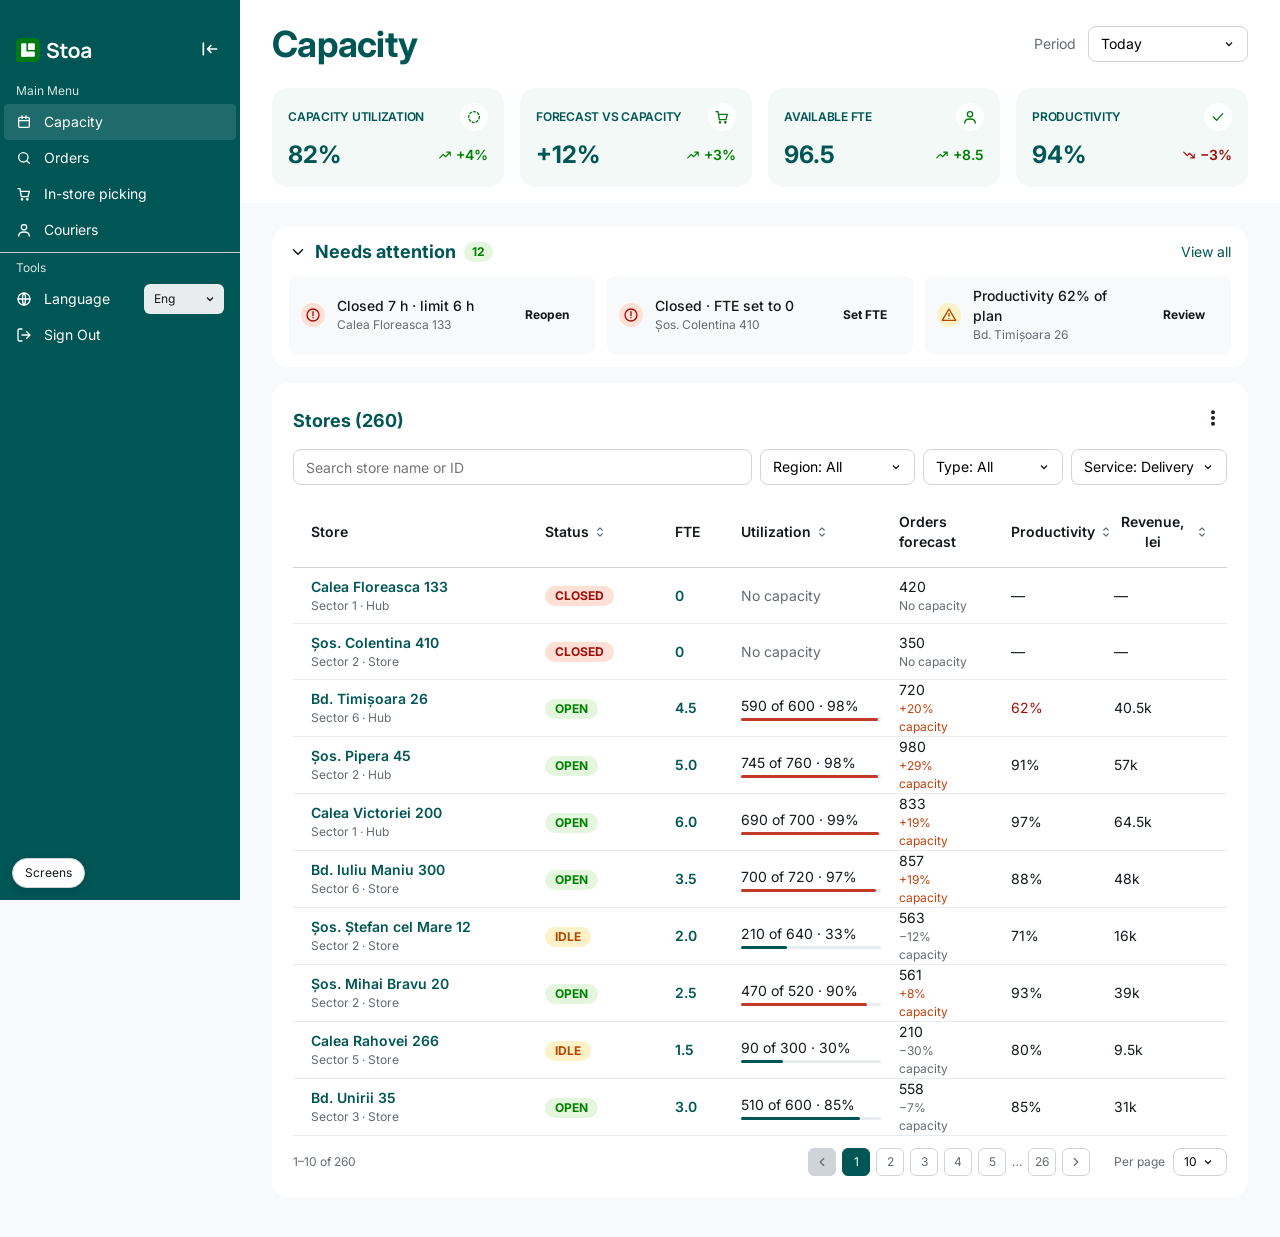
==== index.html @ 6bf106f1 "Add files via upload" ====
<!doctype html>
<html lang="en">
<head>
  <meta charset="utf-8">
  <meta name="viewport" content="width=device-width, initial-scale=1">
  <title>Stoa · Capacity prototype</title>
  <link rel="preconnect" href="https://fonts.googleapis.com">
  <link rel="stylesheet" href="https://fonts.googleapis.com/css2?family=Inter:wght@400;500;600;700&display=swap">
  <link rel="stylesheet" href="styles.css">
</head>
<body>
  <div id="app"></div>
  <div id="toasts" class="toasts" aria-live="polite"></div>
  <div id="tip" class="tip" role="tooltip" style="display:none"></div>
  <noscript>This prototype needs JavaScript.</noscript>
  <script src="data.js"></script>
  <script src="app.js"></script>
</body>
</html>
---- styles.css ----
/* Stoa prototype · all tokens live here. Switch brand/primary in :root. */
:root {
  --teal-light: #f2f9f6; /* Figma teal/light, KPI StatCard fill */
  --brand: #005555;          /* teal: headings, menu, selected, pagination */
  --brand-dark: #004040;
  --primary: #007a13;        /* DS primary green: outline buttons, links accents */
  --text: #11181c;
  --dimmed: #626b73;
  --border: #d0d4d9;
  --bg: #f8f9fa;
  --white: #fff;
  --forecast: #b2eebb;
  --green-bg: #e5f6de; --green-fg: #008000;
  --orange-bg: #fdf1c7; --orange-fg: #b34700;
  --red-bg: #ffe0d6; --red-fg: #9f0e07; --red: #c23b29;
  --sp-xs: 10px; --sp-sm: 12px; --sp-md: 16px; --sp-lg: 20px; --sp-xl: 32px;
  --radius: 8px; --radius-sm: 4px;
  --font-head: "Euclid Flex", "Inter", system-ui, sans-serif;
  --font: "Inter", system-ui, -apple-system, "Segoe UI", sans-serif;
}
* { box-sizing: border-box; }
html, body { margin: 0; height: 100%; }
body { font-family: var(--font); font-size: 14px; line-height: 20px; color: var(--text); background: var(--bg); }
h1, h2, h3, h4, h5 { font-family: var(--font-head); font-weight: 700; margin: 0; color: var(--brand); }
h1 { font-size: 36px; line-height: 40px; letter-spacing: -.02em; }
h4 { font-size: 24px; line-height: 32px; }
h5 { font-size: 18px; line-height: 24px; }
button { font: inherit; color: inherit; cursor: pointer; }
a { color: var(--brand); }
:focus-visible { outline: 2px solid #1c7ed6; outline-offset: 2px; }
.sr { position: absolute; width: 1px; height: 1px; overflow: hidden; clip: rect(0 0 0 0); }

/* shell */
.app { display: flex; min-height: 100vh; }
.menu { width: 240px; flex: none; background: var(--brand); color: #fff; padding: 16px 0; display: flex; flex-direction: column; }
.menu .logo { display: flex; align-items: center; justify-content: space-between; padding: 0 16px 12px; font-family: var(--font-head); font-size: 22px; font-weight: 700; letter-spacing: -.02em; }
.logo-tile { display: inline-grid; place-items: center; width: 24px; height: 24px; border-radius: 6px; background: var(--primary); margin-right: 8px; vertical-align: -5px; }
.menu .label { font-size: 12px; padding: 8px 16px; opacity: .85; }
.menu .item { display: flex; align-items: center; gap: 12px; width: calc(100% - 8px); margin: 0 0 2px; padding: 8px 16px; background: none; border: 0; border-left: 3px solid transparent; color: #fff; text-align: left; font-size: 14px; }
.menu .item.active { background: rgba(255,255,255,.12); border-left-color: #fff; border-radius: 0 6px 6px 0; }
.menu .item[aria-disabled="true"] { cursor: default; }
.menu hr { border: 0; border-top: 1px solid rgba(255,255,255,.7); margin: 12px 0 0; }
.menu select { margin-left: auto; height: 30px; border-radius: 6px; border: 1px solid var(--border); padding: 0 6px; background: #fff; }
.main { flex: 1; min-width: 0; }
.top { background: #fff; padding: 24px 80px 16px 80px; }
.top-row { display: flex; align-items: center; justify-content: space-between; gap: 16px; margin-bottom: 20px; flex-wrap: wrap; }
.top-controls { display: flex; align-items: center; gap: 12px; }
.top-controls label { color: var(--dimmed); }
.select { height: 36px; border: 1px solid var(--border); border-radius: var(--radius); padding: 0 32px 0 12px; background: #fff url("data:image/svg+xml,%3Csvg xmlns='http://www.w3.org/2000/svg' width='12' height='12' viewBox='0 0 24 24' fill='none' stroke='%2311181c' stroke-width='2.5'%3E%3Cpath d='m6 9 6 6 6-6'/%3E%3C/svg%3E") no-repeat right 12px center; appearance: none; font: inherit; }
.select.wide { min-width: 300px; }
.kpis { display: grid; grid-auto-flow: column; grid-auto-columns: 1fr; gap: 16px; }
.kpi { background: var(--teal-light); border-radius: 16px; padding: 16px; }
.kpi .t { font-size: 12px; font-weight: 600; text-transform: uppercase; color: var(--brand); display: flex; justify-content: space-between; align-items: center; }
.kpi .v { display: flex; justify-content: space-between; align-items: baseline; margin-top: 12px; }
.kpi .v b { font-family: var(--font-head); font-size: 28px; color: var(--brand); }
.up { color: var(--green-fg); font-weight: 600; font-size: 13px; } .down { color: var(--red-fg); font-weight: 600; font-size: 13px; }
.content { padding: 24px 80px 40px; display: grid; gap: 16px; grid-template-columns: minmax(0, 1fr); }
.card { min-width: 0; }
.card { background: #fff; border-radius: 16px; padding: 20px; border: 1px solid transparent; }

/* needs attention */
.att-head { display: flex; align-items: center; justify-content: space-between; }
.toggle { display: flex; align-items: center; gap: 8px; background: none; border: 0; padding: 0; }
.count { display: inline-block; background: var(--green-bg); color: var(--green-fg); border-radius: 12px; padding: 0 8px; font-size: 12px; font-weight: 700; }
.link { background: none; border: 0; padding: 0; color: var(--brand); font-size: 14px; text-decoration: none; }
.link:hover { text-decoration: underline; }
.att-list { display: grid; grid-template-columns: repeat(3, 1fr); gap: 16px; margin-top: 16px; }
.alert-row { display: flex; align-items: center; gap: 12px; background: var(--bg); border-radius: var(--radius); padding: 12px 16px; }
.alert-row .txt { flex: 1; min-width: 0; }
.alert-row .txt b { display: block; font-weight: 600; }
.alert-row .txt span { font-size: 12px; color: var(--dimmed); }
.alert-row .act { background: none; border: 0; font-weight: 700; font-size: 12px; }
.ico { width: 28px; height: 28px; flex: none; border-radius: 50%; display: grid; place-items: center; }
.ico.high { background: var(--red-bg); color: var(--red-fg); } .ico.med { background: var(--orange-bg); color: var(--orange-fg); } .ico.low { background: #d5f1ee; color: var(--brand); }
.empty { color: var(--dimmed); padding: 16px 0 0; }

/* table */
table { width: 100%; border-collapse: collapse; }
th { text-align: left; font-weight: 600; padding: 12px 8px; border-bottom: 1px solid var(--border); font-size: 14px; vertical-align: bottom; }
td { padding: 8px; border-bottom: 1px solid #e9ecef; vertical-align: middle; }
.store-name { font-weight: 600; color: var(--brand); background: none; border: 0; padding: 0; text-align: left; }
.store-name:hover { text-decoration: underline; }
.sub { font-size: 12px; color: var(--dimmed); display: block; }
.badge { display: inline-block; font-size: 11px; font-weight: 700; text-transform: uppercase; border-radius: 12px; padding: 1px 9px; line-height: 18px; }
.b-green { background: var(--green-bg); color: var(--green-fg); } .b-orange { background: var(--orange-bg); color: var(--orange-fg); } .b-red { background: var(--red-bg); color: var(--red-fg); }
.bar { display: block; height: 3px; background: #e9ecef; border-radius: 2px; margin-top: 2px; width: 140px; } .bar i { display: block; height: 100%; background: var(--brand); border-radius: 2px; } .bar.full i { background: var(--red); }
.fte-btn { background: none; border: 0; font-weight: 600; color: var(--brand); padding: 0; text-align: left; }
.fte-btn:hover { text-decoration: underline; }
.pos { color: var(--red-fg); } .warn { color: #c2410c; font-size: 12px; }
.tools { display: flex; gap: 12px; margin: 16px 0; flex-wrap: wrap; }
.input { height: 36px; border: 1px solid var(--border); border-radius: var(--radius); padding: 0 12px; font: inherit; background: #fff; }
.input.grow { flex: 1; min-width: 200px; }
.menu-pop { position: absolute; right: 0; top: 28px; background: #fff; border: 1px solid #e9ecef; border-radius: 8px; box-shadow: 0 6px 20px rgba(0,0,0,.12); padding: 6px 0; z-index: 5; min-width: 200px; }
.menu-pop button { display: block; width: 100%; text-align: left; border: 0; background: none; padding: 10px 16px; }
.menu-pop button:hover { background: var(--bg); }
.pager { display: flex; justify-content: space-between; align-items: center; margin-top: 16px; color: var(--dimmed); font-size: 12px; flex-wrap: wrap; gap: 8px; }
.pages { display: flex; gap: 8px; align-items: center; }
.pg { min-width: 28px; height: 28px; border: 1px solid var(--border); background: #fff; border-radius: 6px; }
.pg.on { background: var(--brand); color: #fff; border-color: var(--brand); }

/* buttons */
.btn { height: 36px; padding: 0 18px; border-radius: var(--radius); border: 1px solid var(--brand); background: #fff; color: var(--brand); font-weight: 600; }
.btn.filled { background: var(--brand); color: #fff; }
.btn.outline { border-color: var(--primary); color: var(--primary); }
.btn.light { background: #e6f0f0; border-color: transparent; }
.btn[disabled] { background: #e9ecef; color: #868e96; border-color: transparent; cursor: not-allowed; }
.seg { display: inline-flex; background: #e9ecef; border-radius: var(--radius); padding: 3px; }
.seg button { border: 0; background: none; padding: 6px 14px; border-radius: 6px; font-weight: 600; color: var(--dimmed); }
.seg button.on { background: #fff; color: var(--text); }

/* chart */
.chart-head { display: flex; align-items: center; justify-content: space-between; gap: 16px; flex-wrap: wrap; }
.chips { display: flex; gap: 16px; font-size: 12px; align-items: center; flex-wrap: wrap; }
.chips b { margin-left: 4px; }
.sw { display: inline-block; width: 10px; height: 10px; border-radius: 2px; margin-right: 6px; } .sw.cap { background: var(--brand); } .sw.fc { background: var(--forecast); }
.dash { display: inline-block; width: 16px; height: 2px; background: #b45309; margin-right: 6px; vertical-align: middle; }
.chart-scroll { position: relative; margin-top: 12px; overflow-x: auto; }
.chart { display: flex; align-items: flex-end; height: 110px; border-bottom: 1px solid var(--border); min-width: 100%; }
.chart.wide { min-width: 560px; }
.col { flex: 1; min-width: 0; display: flex; align-items: flex-end; justify-content: center; gap: 2px; height: 100%; padding: 0 4px; border-radius: 6px 6px 0 0; cursor: default; position: relative; }
.col:hover, .col.hl { background: rgba(0, 85, 85, .07); }
.col i { display: block; width: 24px; border-radius: 3px 3px 0 0; } .col .c { background: var(--brand); } .col .f { background: var(--forecast); }
.x-labels { display: flex; min-width: 100%; } .x-labels.wide { min-width: 560px; }
.x-labels span { flex: 1; text-align: center; font-size: 11px; color: var(--dimmed); padding-top: 4px; }
.tip { position: fixed; z-index: 30; background: #212529; color: #fff; border-radius: 6px; padding: 6px 12px; font-size: 13px; pointer-events: none; transform: translate(-50%, -100%); }
.tip div { display: flex; gap: 12px; justify-content: space-between; align-items: center; } .tip .sw { margin-right: 8px; border: 1px solid #fff; }
.tip::after { content: ""; position: absolute; left: 50%; bottom: -5px; margin-left: -5px; border: 5px solid transparent; border-bottom: 0; border-top-color: #212529; }
.fade { position: relative; }

/* store table */
.store-head { display: flex; align-items: center; gap: 16px; margin-bottom: 8px; flex-wrap: wrap; }
.store-head .grow { flex: 1; }
.chev { background: none; border: 0; padding: 4px; }
.expand td { background: var(--bg); border-bottom: 1px solid var(--border); }
.expand .box { padding: 4px 8px; }
.expand .row { display: flex; gap: 24px; margin-top: 6px; } .expand .row b { width: 130px; } .expand .row span b { width: auto; }
.expand .row span { color: var(--dimmed); } .expand .row span b { color: var(--text); }
.timeslot { background: none; border: 0; padding: 0; text-align: left; }
.timeslot:hover { text-decoration: underline; color: var(--brand); }
.notice { background: #fff; border-radius: 16px; padding: 40px; text-align: center; color: var(--dimmed); }

/* drawer */
.scrim { position: fixed; inset: 0; background: rgba(17, 24, 28, .42); z-index: 20; }
.drawer { position: fixed; top: 0; right: 0; bottom: 0; width: 520px; max-width: 100%; background: #fff; z-index: 21; display: flex; flex-direction: column; box-shadow: -6px 0 30px rgba(0,0,0,.2); }
.drawer header { display: flex; align-items: center; justify-content: space-between; padding: 24px; gap: 12px; }
.drawer header h2 { font-family: var(--font); font-weight: 500; font-size: 18px; color: var(--text); }
.drawer .body { flex: 1; overflow: auto; padding: 0 24px 16px; }
.drawer footer { padding: 16px 24px; border-top: 1px solid #e9ecef; }
.drawer footer.actions { display: flex; gap: 12px; justify-content: flex-end; }
.xbtn { background: none; border: 0; padding: 4px; border-radius: 6px; } .xbtn:hover { background: var(--bg); }
.pills { display: flex; flex-wrap: wrap; gap: 8px; margin-bottom: 16px; }
.pill { border: 0; background: #e9ecef; border-radius: 20px; padding: 6px 18px; } .pill.on { background: var(--brand); color: #fff; font-weight: 600; }
.drawer .alert-row { margin-bottom: 8px; }
.restricted { color: var(--green-fg); font-weight: 700; font-size: 11px; letter-spacing: .02em; margin: 0 12px; }
.legend { font-size: 12px; } .legend div { display: flex; gap: 8px; align-items: center; margin-top: 6px; } .legend b { min-width: 52px; } .legend span { color: var(--dimmed); }
.field { margin-bottom: 16px; } .field label { display: block; font-weight: 600; margin-bottom: 4px; } .field .hint { font-size: 12px; color: var(--dimmed); margin-top: 4px; }
.field .input { width: 100%; } .field .err-msg { color: #c92a2a; font-size: 12px; margin-top: 4px; } .input.err { border-color: #c92a2a; }
.rows { display: grid; }
.trow { display: grid; grid-template-columns: 1fr 120px 100px; gap: 12px; align-items: center; padding: 8px 0; border-bottom: 1px solid #e9ecef; }
.trow .input { width: 100%; }
.alert-box { border-radius: 8px; padding: 12px 16px; display: flex; align-items: center; justify-content: space-between; margin: 0 24px 12px; }
.alert-box.green { background: #d3f9d8; color: #1b5e20; } .alert-box.blue { background: #d0ebff; color: #0b4a8a; }
.tabs { display: flex; border-bottom: 1px solid var(--border); margin-bottom: 16px; }
.tabs button { background: none; border: 0; border-bottom: 2px solid transparent; padding: 10px 14px; font-weight: 600; color: var(--dimmed); }
.tabs button[aria-selected="true"] { color: var(--primary); border-bottom-color: var(--primary); }
.donut { width: 140px; height: 140px; border-radius: 50%; margin: 8px auto 16px; position: relative; }
.donut::after { content: attr(data-label); position: absolute; inset: 24px; background: #fff; border-radius: 50%; display: grid; place-items: center; font-family: var(--font-head); font-weight: 700; font-size: 22px; color: var(--brand); }
.kv { display: flex; justify-content: space-between; padding: 8px 0; border-bottom: 1px solid #e9ecef; } .kv i { font-style: normal; display: inline-block; width: 10px; height: 10px; border-radius: 2px; margin-right: 8px; }
.pool { height: 8px; background: #e9ecef; border-radius: 4px; overflow: hidden; display: flex; margin: 8px 0 16px; }
.toggle-sw { display: flex; align-items: center; justify-content: space-between; padding: 12px 0; }
.switch { width: 44px; height: 24px; border-radius: 12px; border: 0; background: #adb5bd; position: relative; } .switch[aria-checked="true"] { background: var(--brand); }
.switch::after { content: ""; position: absolute; top: 3px; left: 3px; width: 18px; height: 18px; border-radius: 50%; background: #fff; transition: left .15s; } .switch[aria-checked="true"]::after { left: 23px; }
@media (prefers-reduced-motion: reduce) { * { transition: none !important; } }

/* sign in */
.signin { min-height: 100vh; display: grid; place-items: center; background: var(--bg); padding: 16px; }
.signin .card { width: 100%; max-width: 400px; padding: 32px; }

/* proto switcher */
.proto { position: fixed; left: 12px; bottom: 12px; z-index: 40; font-size: 12px; }
.proto > button { background: #fff; border: 1px solid var(--border); border-radius: 16px; padding: 4px 12px; box-shadow: 0 2px 8px rgba(0,0,0,.12); }
.proto .list { position: absolute; bottom: 36px; left: 0; background: #fff; border: 1px solid var(--border); border-radius: 8px; padding: 8px; width: 260px; max-height: 70vh; overflow: auto; box-shadow: 0 6px 20px rgba(0,0,0,.18); }
.proto .list a { display: block; padding: 4px 8px; color: var(--text); text-decoration: none; border-radius: 4px; } .proto .list a:hover { background: var(--bg); } .proto .list h6 { margin: 8px 8px 2px; font-size: 11px; color: var(--dimmed); text-transform: uppercase; }

.burger { display: none; }
@media (max-width: 900px) {
  .menu { position: fixed; z-index: 15; inset: 0 auto 0 0; transform: translateX(-100%); transition: transform .2s; } .menu.open { transform: none; }
  .burger { display: inline-block; background: none; border: 1px solid var(--border); border-radius: 8px; width: 36px; height: 36px; }
  .top, .content { padding-left: 16px; padding-right: 16px; }
  .kpis { grid-auto-flow: row; grid-template-columns: 1fr 1fr; }
  .att-list { grid-template-columns: 1fr; }
  .tscroll { overflow-x: auto; } .tscroll table { min-width: 760px; }
  .select.wide { min-width: 0; width: 100%; } h1 { font-size: 28px; }
  .drawer { width: 100%; }
}

/* timeslot drawer */
.tabs button { color: var(--text); font-weight: 500; }
.tabs button[aria-selected="true"] { color: var(--text); border-bottom-color: var(--primary); }
.ts-top { display: flex; gap: 20px; align-items: center; margin-bottom: 20px; }
.ts-ring { flex: none; width: 112px; height: 112px; border-radius: 50%; background: var(--bg); display: flex; flex-direction: column; align-items: center; justify-content: center; }
.ts-ring b { font-family: var(--font-head); font-size: 28px; line-height: 32px; } .ts-ring span { font-size: 12px; color: var(--dimmed); }
.ts-leg { flex: 1; display: grid; gap: 10px; }
.ts-leg div { display: grid; grid-template-columns: 12px 1fr auto 44px; gap: 8px; align-items: center; }
.ts-leg i { width: 12px; height: 12px; border-radius: 2px; } .ts-leg em { font-style: normal; color: var(--dimmed); text-align: right; }
.ts-stats { display: grid; grid-template-columns: 1fr 1fr 1fr; background: var(--bg); border-radius: 12px; padding: 12px 14px; margin-bottom: 20px; }
.ts-stats div { display: grid; gap: 4px; padding: 0 14px; border-left: 1px solid var(--border); } .ts-stats div:first-child { border-left: 0; padding-left: 0; }
.ts-stats span { font-size: 12px; color: var(--dimmed); } .ts-stats b { font-family: var(--font-head); font-size: 18px; }
.ts-card { background: var(--bg); border-radius: 12px; padding: 14px; }
.ts-card h6 { margin: 0; font-size: 14px; font-weight: 600; }
.ts-split { display: flex; height: 28px; border-radius: 6px; overflow: hidden; margin: 12px 0 16px; }
.ts-split span { display: grid; place-items: center; color: #fff; font-size: 12px; font-weight: 600; }
.ts-grp { display: flex; align-items: center; gap: 10px; margin: 12px 0 8px !important; font-size: 14px; }
.ts-grp i { width: 12px; height: 12px; border-radius: 50%; }
.ts-row { display: flex; justify-content: space-between; font-size: 12px; padding: 6px 0; } .ts-row b { font-weight: 600; }

/* collapsible menu (desktop only), toast, placeholders */
.menu { transition: width .15s ease; }
.menu .logo .brand { display: inline-flex; align-items: center; }
.alert-box.red { background: var(--red-bg); color: var(--red-fg); margin: 0; border-radius: var(--radius); }
.ph-note { background: #e7f5ff; color: #0b4a8a; border-radius: var(--radius); padding: 10px 16px; font-size: 13px; }
.toasts { position: fixed; right: 16px; bottom: 16px; z-index: 60; display: grid; gap: 8px; }
.toast { background: #212529; color: #fff; border-radius: 8px; padding: 10px 16px; box-shadow: 0 6px 20px rgba(0,0,0,.25); font-size: 14px; }
@media (min-width: 901px) {
  .menu.collapsed { width: 64px; }
  .menu.collapsed .lbl, .menu.collapsed .label, .menu.collapsed .brand-name, .menu.collapsed .lang select { display: none; }
  .menu.collapsed .logo { flex-direction: column; justify-content: center; gap: 8px; padding: 0 0 12px; }
  .menu.collapsed .logo-tile { margin-right: 0; }
  .menu.collapsed .item { justify-content: center; padding: 8px 0; gap: 0; width: 100%; position: relative; border-left: 0; border-radius: 0; }
  .menu.collapsed .item:hover::after, .menu.collapsed .item:focus-visible::after { content: attr(data-tip); position: absolute; left: 60px; top: 50%; transform: translateY(-50%); background: #212529; color: #fff; padding: 4px 10px; border-radius: 6px; white-space: nowrap; font-size: 12px; z-index: 50; }
}
@media (max-width: 900px) { .toasts { left: 16px; right: 16px; } }

/* Figma-fidelity pass: shift table + drawers */
.input.num { width: 93px; padding-right: 28px; background: #fff url("data:image/svg+xml,%3Csvg xmlns='http://www.w3.org/2000/svg' width='12' height='12' viewBox='0 0 24 24' fill='none' stroke='%2311181c' stroke-width='2.5'%3E%3Cpath d='m7 9 5-5 5 5M7 15l5 5 5-5'/%3E%3C/svg%3E") no-repeat right 10px center; }
.input.num.sm { width: 72px; height: 28px; padding: 0 24px 0 10px; background-position: right 8px center; font-size: 12px; }
input[type=number].input.num { -moz-appearance: textfield; appearance: textfield; }
input[type=number].input.num::-webkit-inner-spin-button, input[type=number].input.num::-webkit-outer-spin-button { -webkit-appearance: none; margin: 0; }
table.shifts { min-width: 980px; }
table.shifts th { font-weight: 500; color: var(--text); white-space: nowrap; }
table.shifts .grp th { border-bottom: 0; padding-bottom: 0; } table.shifts .gh { border-bottom: 1px solid var(--border); font-size: 14px; }
table.shifts td { border-bottom: 1px solid #e9ecef; padding: 9px 8px; vertical-align: top; }
table.shifts tr.band td { background: var(--bg); padding: 10px 8px; vertical-align: middle; border-bottom: 1px solid #e9ecef; }
.shift-t { display: flex; align-items: center; gap: 8px; background: none; border: 0; padding: 0; text-align: left; } .shift-t b { font-weight: 500; display: block; } .shift-t .sub { font-size: 11px; }
table.shifts td .input.num.sm { margin-top: -2px; }
table.shifts tr:has(+ .expand) td { border-bottom: 0; }
.cm { position: relative; } .cm-b { display: inline-flex; align-items: center; gap: 6px; background: none; border: 0; padding: 0; font: inherit; }
.mk { display: block; font-size: 12px; font-weight: 600; color: var(--brand); margin-top: 2px; }
.extra { color: var(--dimmed); }
.cm-tip { display: none; position: absolute; left: 44px; top: 20px; z-index: 12; min-width: 190px; background: #212529; color: #fff; border-radius: 6px; padding: 8px 10px; font-size: 12px; line-height: 20px; pointer-events: none; }
.cm:hover .cm-tip, .cm:focus-within .cm-tip { display: block; }
.cm-tip .r { display: flex; justify-content: space-between; gap: 24px; } .cm-tip .r.in { padding-left: 8px; } .cm-tip .r.h { font-size: 14px; }
.expand .box.u { margin-left: 0; background: #f1f3f5; border-radius: 8px; padding: 8px 12px; max-width: 520px; } .expand .box.u .row { margin-top: 2px; } .expand .box.u .row b { width: 100px; font-weight: 400; color: var(--dimmed); font-size: 12px; } .expand .box.u .row span { font-size: 12px; }
.expand td { padding: 0 8px 12px; border-bottom: 1px solid #e9ecef; background: none; }

.drawer .body .desc { font-size: 12px; color: var(--dimmed); margin: 0 0 16px; line-height: 18px; }
.st-head { display: flex; justify-content: space-between; align-items: flex-start; margin: 8px 0 12px; } .st-head h3 { font-family: var(--font); font-size: 20px; line-height: 28px; font-weight: 600; margin: 0; color: var(--text); }
.today { text-align: right; } .today b { display: block; font-size: 16px; line-height: 22px; font-weight: 600; }
.th-row { display: grid; grid-template-columns: 1fr 93px 117px; gap: 12px; align-items: center; padding: 10px 0; border-bottom: 1px solid #e9ecef; } .th-row .link.strong { grid-column: 1 / -1; font-weight: 600; font-size: 12px; color: var(--brand); justify-self: start; }
.th-row.th-h { border: 0; padding: 0 0 4px; font-size: 12px; color: var(--dimmed); }
.th-row .select { width: 117px; padding-right: 28px; }
.lbl { display: block; font-size: 14px; color: var(--text); font-weight: 400; }
.set-row { display: flex; justify-content: space-between; align-items: center; gap: 16px; padding: 10px 0; border-bottom: 1px solid #e9ecef; } .set-row .sub { font-size: 12px; } .set-row label.lbl { margin: 0; }
.set-row .err-msg, .fte-row .err-msg { display: block; color: #c92a2a; font-size: 12px; margin-top: 4px; } .ctl { display: grid; justify-items: start; }
.rs-box { display: flex; gap: 12px; background: #faf0e4; color: #7a2410; border-radius: 8px; padding: 14px 16px; margin-bottom: 20px; } .rs-box b { display: block; font-weight: 600; } .rs-box span:not(.ic) { color: var(--text); } .rs-box .ic { margin-top: 2px; }
.switch[aria-checked="true"] { background: var(--primary); }
.gcard { background: var(--bg); border-radius: 8px; padding: 16px; margin-bottom: 20px; } .gc-h { display: flex; justify-content: space-between; align-items: center; margin-bottom: 8px; } .gc-h b { font-weight: 600; }
.pr { padding: 4px 0 6px; } .pr > div { display: flex; justify-content: space-between; margin-bottom: 4px; } .pr b { font-weight: 500; } .bar2 { display: block; height: 4px; background: #e9ecef; border-radius: 2px; } .bar2 i { display: block; height: 100%; border-radius: 2px; }
.gcard .set-row:last-of-type { border-bottom: 0; } .rel { display: flex; justify-content: space-between; align-items: center; padding-top: 10px; border-top: 1px solid #e9ecef; }
.copy-btns { display: grid; grid-template-columns: 1fr 1fr; gap: 8px; margin-bottom: 20px; } .copy-btns .btn { border-color: var(--border); color: var(--text); background: #fff; }
.fte-row { display: grid; grid-template-columns: 140px 132px 86px 1fr; align-items: center; padding: 8px 0; min-height: 54px; border-bottom: 1px solid #e9ecef; font-size: 14px; } .fte-row .day { font-weight: 600; }
.fte-row.fte-h { min-height: 0; font-size: 12px; color: var(--text); border: 0; padding: 0 0 4px; } .fte-row.fte-h span { font-weight: 500; }
.sum { display: grid; grid-template-columns: repeat(3, 1fr); background: var(--bg); border-radius: 8px; padding: 12px 16px; margin-top: 16px; } .sum span { display: block; font-size: 12px; color: var(--dimmed); } .sum b { font-weight: 600; }
@media (max-width: 900px) { .fte-row { grid-template-columns: 96px 110px 70px 1fr; } }

/* Figma alignment pass 2: shell, KPI, attention, table, pager, drawer chrome */
.menu { padding: 34px 0 16px; }
.menu .lbl { color: inherit; font-size: 14px; }
.menu .logo { height: 32px; padding: 0 16px; margin-bottom: 10px; }
.menu .label { padding: 5px 16px 3px; font-size: 12px; opacity: .85; line-height: 20px; }
.menu .item { height: 36px; margin: 0 4px; width: calc(100% - 8px); padding: 0 12px; border-left: 0; border-radius: 4px; }
.menu .item.active { background: rgba(255,255,255,.12); border-left: 0; border-radius: 4px; }
.menu hr { margin: 4px 0 0; }
.menu select { appearance: none; border: 0; width: 80px; height: 30px; border-radius: 6px; padding: 0 24px 0 10px; color: var(--text); font: inherit; font-size: 12px; background: #e9ecef url("data:image/svg+xml,%3Csvg xmlns='http://www.w3.org/2000/svg' width='12' height='12' viewBox='0 0 24 24' fill='none' stroke='%2311181c' stroke-width='2.5'%3E%3Cpath d='m6 9 6 6 6-6'/%3E%3C/svg%3E") no-repeat right 8px center; }
.menu .item.lang { cursor: default; }
.top-row { margin-bottom: 24px; }
.top-controls .select { min-width: 160px; border-color: var(--border); }
.kpi { padding: 15px 16px 16px; }
.kpi .t { height: 28px; }
.kic { display: grid; place-items: center; width: 28px; height: 28px; border-radius: 50%; background: #fff; color: var(--primary); }
.kpi .v { margin-top: 8px; align-items: center; }
.kpi .v b { line-height: 32px; }
.up, .down { font-size: 14px; display: inline-flex; align-items: center; gap: 4px; }
.card.att, section.card[aria-labelledby="att-h"] { padding: 12px 16px; }
.att-list { gap: 12px; margin-top: 12px; }
.alert-row { padding: 10px 12px; }
.alert-row .txt b { font-weight: 500; line-height: 20px; }
.alert-row .txt span { line-height: 18px; }
.alert-row .act { padding: 0 14px; }
.ico { width: 24px; height: 24px; }
.tools { margin: 12px 0 0; gap: 8px; }
.tools .select { min-width: 140px; border-color: #ced4da; }
table.stores { table-layout: fixed; margin-top: 12px; }
table.stores th { padding: 15px 18px; font-weight: 600; vertical-align: middle; }
table.stores td { height: 56px; padding: 0 18px; border-bottom: 1px solid #e9ecef; }
table.stores td .sub { line-height: 18px; }
table.stores tr:last-child td { border-bottom: 1px solid #e9ecef; }
.badge { font-size: 12px; padding: 0 10px; line-height: 20px; }
.pager { margin-top: 12px; }
.pager-r { display: flex; align-items: center; gap: 24px; }
.pg { min-width: 28px; height: 28px; padding: 0; display: inline-grid; place-items: center; border-color: var(--border); border-radius: 6px; font-size: 12px; }
.pg[disabled] { background: #ced4da; border-color: #ced4da; color: #626b73; cursor: default; }
.pages { gap: 6px; }
.pager .per { display: flex; align-items: center; gap: 8px; }
.select.sm { height: 28px; font-size: 12px; padding: 0 28px 0 10px; }
/* drawer chrome */
.drawer { outline: none; }
.drawer header { height: 60px; padding: 0 24px; }
.drawer .body { padding: 0 24px 16px; }
.pill { padding: 4px 16px; line-height: 20px; font-size: 14px; }
.pills { margin-bottom: 16px; gap: 8px; }
.drawer .alert-row { margin-bottom: 8px; }
.alert-row .txt span { display: block; }
.alert-row .act { margin-left: auto; }
.alert-row.rs .txt { flex: none; }
.restricted { background: var(--green-bg); border-radius: 12px; padding: 0 10px; line-height: 20px; margin: 0 0 0 4px; }
.menu .item svg { width: 16px; height: 16px; }
.drawer header h2 { font-size: 16px; font-weight: 400; }
.drawer header > span { gap: 18px !important; }
.drawer header .xbtn { padding: 2px; }
.drawer header .xbtn svg { width: 18px; height: 18px; }
.pill { padding: 4px 14px; display: inline-flex; align-items: center; gap: 6px; }
.pill.on { font-weight: 500; }
/* thresholds / shared drawer controls (Figma: borders #d0d4d9) */
.input, .select { border-color: var(--border); }
.input.num { width: 96px; }
.btn { padding: 0 20px; }
.drawer .btn:not(.filled):not(.outline) { border-color: var(--border); color: var(--text); background: #fff; }
.drawer .body > .desc:first-child { margin-top: 12px; }
.th-row { grid-template-columns: 1fr 96px 120px; grid-template-rows: 55px; padding: 0; align-items: center; }
.th-row .select { width: 120px; }
.th-row .link.strong { grid-row: 2; align-self: start; padding: 0 0 9px; line-height: 22px; }
.th-row.th-h { grid-template-rows: auto; padding: 0 0 8px; }
.rs-box { line-height: 24px; margin-bottom: 16px; }
.set-row { min-height: 56px; padding: 0; }
.switch { width: 38px; height: 20px; border-radius: 10px; }
.switch::after { top: 3px; left: 3px; width: 14px; height: 14px; } .switch[aria-checked="true"]::after { left: 21px; }
/* FTE + Channel split fidelity */
.st-head { margin: 11px 0 16px; } .st-head h3 { line-height: 26px; } .st-head .sub { line-height: 18px; }
.today { margin-top: 3px; } .today b { line-height: 24px; }
.copy-btns { margin-bottom: 16px; }
.fte-row { grid-template-columns: 136px 136px 88px 1fr; padding: 0 8px; min-height: 56px; }
.fte-row .input.num { width: 88px; }
.fte-row.fte-h { min-height: 0; padding: 0 8px 8px; line-height: 18px; }
.sum { padding: 12px 16px 10px; margin-top: 16px; } .sum b { display: block; line-height: 24px; margin-top: 0; } .sum span { line-height: 18px; }
.gcard { padding: 14px; margin-bottom: 24px; } .gc-h { margin-bottom: 12px; line-height: 20px; } .gc-h.lim { margin-bottom: 6px; line-height: 22px; }
.pr { padding: 0; margin-bottom: 12px; } .pr:last-child { margin-bottom: 0; } .pr > div { margin-bottom: 6px; line-height: 20px; } .pr b { font-weight: 600; } .bar2 { height: 8px; border-radius: 4px; } .bar2 i { border-radius: 4px; }
.gcard .input.num { width: 136px; }
.rel { border-top: 0; padding-top: 10px; }
@media (max-width: 900px) { .fte-row { grid-template-columns: 96px 100px 70px 1fr; } .fte-row .input.num { width: 88px; } }
.st-head { margin-top: 12px; margin-bottom: 15px; }
.rel { padding: 10px 0 9px; }
.drawer header .xbtn { color: #868e96; }
/* timeslot drawer fidelity */
.tabs { margin: 12px 0 20px; }
.tabs button { padding: 11px 16px; }
.ts-top { margin-bottom: 20px; }
.ts-stats { padding: 15px 14px; } .ts-stats span { line-height: 18px; } .ts-stats b { line-height: 24px; }
.ts-card { padding: 14px 14px 8px; }
.ts-split { margin: 12px 0 14px; }
.ts-grp { margin: 12px 0 5px !important; gap: 12px; line-height: 20px; }
.ts-row { height: 30px; align-items: center; padding: 0; }
.chart-card-collapsed { padding: 12px 16px; }
table.tbl td:first-child, table.tbl th:first-child { padding-left: 10px; }
/* store detail fidelity */
.card.cc { padding: 10px 16px; background: #fff; border: 0; border-radius: 16px; } /* Figma: collapsed chart card is a plain white card, 42px high */
.card.cc .chips b { font-size: 14px; }
.card.sd { padding: 24px; }
.card.sd table:not(.shifts) th:first-child, .card.sd table:not(.shifts) td:first-child { padding-left: 10px; }
.expand .box:not(.u) { background: var(--bg); border-radius: 8px; padding: 8px 12px 10px; margin: 0 2px; }
.expand .box:not(.u) > .sub { line-height: 18px; }
.expand .box:not(.u) .row { margin-top: 8px; } .expand .box:not(.u) .row:first-of-type { margin-top: 11px; }
.card.sd table:not(.shifts) th { padding: 15px 10px 8px; }
.card.sd .expand td { padding: 8px 8px 10px; }
/* sign in (Figma R24, split layout) */
.signin { display: grid; grid-template-columns: minmax(480px, 4fr) 5fr; min-height: 100vh; padding: 0; place-items: stretch; background: var(--bg); }
.si-left { background: var(--brand); color: #fff; padding: 60px 64px; display: flex; flex-direction: column; justify-content: space-between; }
.si-logo { display: flex; align-items: center; gap: 12px; font-family: var(--font-head); font-weight: 700; font-size: 40px; line-height: 44px; }
.logo-tile.big { width: 44px; height: 44px; border-radius: 8px; margin: 0; vertical-align: 0; }
.si-copy { margin-bottom: 25vh; } .si-copy h1 { color: #fff; font-size: 36px; line-height: 40px; max-width: 420px; }
.si-copy p { font-size: 18px; line-height: 24px; color: rgba(255,255,255,.8); margin: 24px 0 28px; max-width: 480px; }
.si-copy ul { list-style: none; margin: 0; padding: 0; display: grid; gap: 12px; } .si-copy li { display: flex; align-items: center; gap: 12px; font-size: 16px; line-height: 24px; }
.si-tick { width: 24px; height: 24px; border-radius: 50%; background: rgba(255,255,255,.2); display: grid; place-items: center; }
.si-right { display: grid; place-items: center; padding: 16px; }
.signin .si-card { width: 100%; max-width: 400px; padding: 40px; border-radius: 16px; }
.si-card h2 { font-size: 36px; line-height: 40px; margin-bottom: 20px; }
.si-card .field { margin-bottom: 20px; } .si-card .field label { font-weight: 500; margin-bottom: 4px; }
.input.md { height: 42px; width: 100%; font-size: 16px; }
.pw { position: relative; display: block; } .pw .input { padding-right: 40px; } .eye { position: absolute; right: 12px; top: 13px; color: var(--dimmed); }
.si-row { display: flex; justify-content: space-between; align-items: center; margin: -4px 0 20px; }
.chk { display: inline-flex; align-items: center; gap: 12px; cursor: pointer; position: relative; } .chk input { position: absolute; opacity: 0; width: 20px; height: 20px; margin: 0; }
.chk .box { width: 20px; height: 20px; border-radius: 4px; border: 1px solid var(--border); background: #fff; display: grid; place-items: center; color: #fff; } .chk .box svg { opacity: 0; } .chk input:checked + .box { background: var(--brand); border-color: var(--brand); } .chk input:checked + .box svg { opacity: 1; }
.chk input:focus-visible + .box { outline: 2px solid #1c7ed6; outline-offset: 2px; }
.btn.lg { width: 100%; height: 50px; font-size: 18px; }
.si-note { font-size: 12px; color: var(--dimmed); margin: 20px 0 0; line-height: 18px; }
@media (max-width: 900px) { .signin { grid-template-columns: 1fr; } .si-left { display: none; } .si-card { padding: 24px !important; } }
.si-left { justify-content: flex-start; } .si-copy { margin: 158px 0 0; }
.si-card { margin-top: -1px; }
.content.sp { gap: 24px; }
.kpi .t span:first-child { white-space: nowrap; letter-spacing: -.02em; }
.kic { flex: none; margin-left: 4px; }
.ut { display: flex; align-items: center; gap: 12px; } .ut .bar { width: 76px; margin: 0; flex: none; }
table.slots th svg { vertical-align: -3px; margin-left: 4px; }
.expand .box:not(.u) { margin: 0 0 0 2px; } .card.sd .expand td { padding: 8px 0 10px; }
.expand .box:not(.u) .row { gap: 8px; }
@media (max-width: 900px) {
  .kpis { grid-template-columns: repeat(2, minmax(0, 1fr)); }
  .kpi .t span:first-child { white-space: normal; }
  .top-controls { flex-wrap: wrap; width: 100%; } .top-controls .select, .top-controls .select.wide { min-width: 0; flex: 1; }
  .tools .select { min-width: 0; flex: 1 1 120px; }
  .pager-r { flex-wrap: wrap; gap: 12px; }
  .si-right { padding: 16px; }
}
.si-brand, .si-sub { display: none; }
@media (max-width: 900px) {
  .signin { background: var(--brand); }
  .si-brand { display: flex; align-items: center; gap: 8px; font-family: var(--font-head); font-weight: 700; font-size: 24px; color: var(--brand); margin-bottom: 24px; }
  .si-brand .logo-tile { width: 24px; height: 24px; margin: 0; }
  .si-sub { display: block; color: var(--dimmed); font-size: 14px; line-height: 20px; margin: -8px 0 20px; }
  .si-card h2 { font-size: 28px; line-height: 32px; margin-bottom: 8px; }
  .input.md { height: 36px; font-size: 14px; } .eye { top: 10px; }
  .btn.lg { height: 42px; font-size: 16px; }
  .si-card { padding: 24px !important; }
}
@media (max-width: 900px) { .chk input:checked + .box { background: var(--primary); border-color: var(--primary); } } /* Figma: teal on desktop, green on mobile */
@media (max-width: 900px) { .si-card h2 { font-size: 24px; line-height: 28px; margin-bottom: 12px; } .si-sub { margin-top: 0; } .si-card .field { margin-bottom: 16px; } }

/* logo (exact Figma asset) */
.stoa-logo { display: block; width: auto; }
.stoa-logo.on-dark { color: #fff; } .stoa-logo.on-light { color: #004040; }
.stoa-mark { display: block; }

/* saved alert (Figma: light green, info icon, title + message) */
.alert-box.green.saved { justify-content: flex-start; align-items: flex-start; gap: 12px; padding: 16px; margin: 24px 24px 0; background: #e3f6e0; color: #11181c; }
.alert-box.green.saved .al-ic { color: #2b8a3e; flex: none; margin-top: 1px; }
.alert-box.green.saved b { display: block; color: #2b8a3e; font-size: 14px; line-height: 20px; }
.alert-box.green.saved p { margin: 4px 0 0; font-size: 14px; line-height: 20px; }

/* store search combobox */
.combo { position: relative; display: inline-block; }
.combo-ic { position: absolute; left: 12px; top: 50%; transform: translateY(-50%); color: var(--dimmed); pointer-events: none; }
.select.combo-in { background-image: none; padding: 0 12px 0 36px; width: 100%; box-sizing: border-box; }
.combo ul { position: absolute; z-index: 30; left: 0; right: 0; top: calc(100% + 4px); margin: 0; padding: 4px; list-style: none; max-height: 320px; overflow: auto; background: #fff; border: 1px solid var(--border); border-radius: var(--radius); box-shadow: 0 8px 20px rgba(0,0,0,.12); }
.combo li { display: flex; justify-content: space-between; gap: 12px; align-items: baseline; padding: 8px 10px; border-radius: 4px; cursor: pointer; font-size: 14px; }
.combo li small { color: var(--dimmed); font-size: 12px; white-space: nowrap; }
.combo li.act, .combo li:hover { background: var(--teal-light); }
.combo li[aria-selected=true] span { font-weight: 600; }
.combo li.none { color: var(--dimmed); cursor: default; }
@media (max-width: 700px) { .combo { display: block; flex: 1; } }

/* Icon buttons: hover/focus states that stay readable on dark and light surfaces */
.xbtn { transition: background-color .12s ease, color .12s ease; cursor: pointer; }
.xbtn:hover { background: rgba(17, 24, 28, .08); }
.xbtn:active { background: rgba(17, 24, 28, .14); }
.menu .xbtn { color: #fff; }
.menu .xbtn:hover { background: rgba(255, 255, 255, .16); }
.menu .xbtn:active { background: rgba(255, 255, 255, .24); }
.menu .xbtn:focus-visible { outline: 2px solid #fff; outline-offset: 2px; }
.drawer header .xbtn:hover { color: var(--text); }
@media (prefers-reduced-motion: reduce) { .xbtn { transition: none; } }

/* sortable table headers */
th .sort { display: inline-flex; align-items: center; gap: 4px; background: none; border: 0; padding: 0; margin: 0; font: inherit; color: inherit; cursor: pointer; border-radius: 4px; }
th .sort svg { color: var(--dimmed); flex: none; }
th .sort.asc svg, th .sort.desc svg { color: var(--brand); }
th .sort:hover svg { color: var(--text); }
th .sort:hover { text-decoration: underline; }

/* Reopen (closed-store banner): outline button, #007a13 border, white fill; label 5.1:1, border 4.45:1 on the banner (WCAG 1.4.3 / 1.4.11) */
.alert-box.red .btn { background: #fff; color: #007a13; border: 1px solid #007a13; }
.alert-box.red .btn:hover { background: #eff9f0; }

/* closed-store banner: not a solid red fill. White card, red outline + icon, dark text (Figma Alert outline/red) */
.alert-box.red { background: #fff; color: var(--text); border: 1px solid #e03131; }
.alert-box.red .al-msg { display: inline-flex; align-items: center; gap: 12px; }
.alert-box.red .al-msg svg { color: #e03131; flex: none; width: 20px; height: 20px; }

/* FTE for this hour card */
.fte-card h6 { margin: 0 0 12px; font-size: 14px; font-weight: 600; }
.fte-line { display: flex; align-items: center; gap: 12px; }
.fte-line .input.num { width: 88px; }
.fte-line .sub { font-size: 12px; color: var(--dimmed); }
.fte-note { margin: 16px 0 0; font-size: 12px; color: var(--dimmed); }

/* Sticky left nav (desktop) */
@media (min-width: 901px) {
  .app { align-items: flex-start; }
  .menu { position: sticky; top: 0; height: 100vh; overflow-y: auto; overflow-x: visible; }
}

.fte-title { margin: 32px 0 16px; font-size: 14px; font-weight: 600; }
table.slots tr.sgrp td { background: #fff; padding: 10px 8px; vertical-align: middle; border-bottom: 1px solid #e9ecef; }
table.slots .sg-info { font-size: 14px; color: var(--text); }
table.slots th { white-space: nowrap; }
.ts-leg .buf { font-style: normal; color: var(--dimmed); font-size: 14px; margin-left: 4px; }
.combo { width: 280px; }
.combo ul { right: auto; min-width: 100%; width: 360px; overflow-x: hidden; }
.combo li span { white-space: nowrap; }
@media (max-width: 700px) { .combo { width: auto; } .combo ul { width: auto; right: 0; } }

.nav-scrim { display: none; }
@media (max-width: 900px) { .nav-scrim { display: block; position: fixed; inset: 0; background: rgba(17, 24, 28, .6); z-index: 14; } }
.si-card .err-msg { display: block; }
.th-row .ctl { justify-items: stretch; }
/* mobile polish */
table.slots td .timeslot, table.slots td, .shift-t b { white-space: nowrap; }
@media (max-width: 700px) {
  .combo { flex: 1; min-width: 0; width: auto; }
  .drawer .tabs { overflow-x: auto; flex-wrap: nowrap; scrollbar-width: none; } .drawer .tabs button { white-space: nowrap; flex: none; }
  .chart-head { flex-wrap: wrap; }
}
.kpis { grid-auto-columns: minmax(0, 1fr); } .kpi { min-width: 0; }
@media (min-width: 901px) and (max-width: 1280px) { .content, .top { padding-left: 32px; padding-right: 32px; } .kpi .t { line-height: 14px; gap: 8px; } .kpi .v b { font-size: 24px; } }
.card, .card.sd { min-width: 0; } .tscroll { overflow-x: auto; max-width: 100%; }
table.slots { min-width: 860px; }
@media (min-width: 901px) and (max-width: 1060px) { .kpis { grid-auto-flow: row; grid-template-columns: repeat(3, minmax(0, 1fr)); } .content, .top { padding-left: 24px; padding-right: 24px; } }
.alert-row { overflow-x: auto; max-width: 100%; }
.row-act { display: inline-flex; align-items: center; gap: 12px; }
.view-link { background: none; border: 0; padding: 0; font: inherit; font-size: 14px; color: var(--text); cursor: pointer; }
.view-link:hover { text-decoration: underline; }
.row-act .chev { display: inline-flex; align-items: center; } .row-act .chev svg { display: block; }
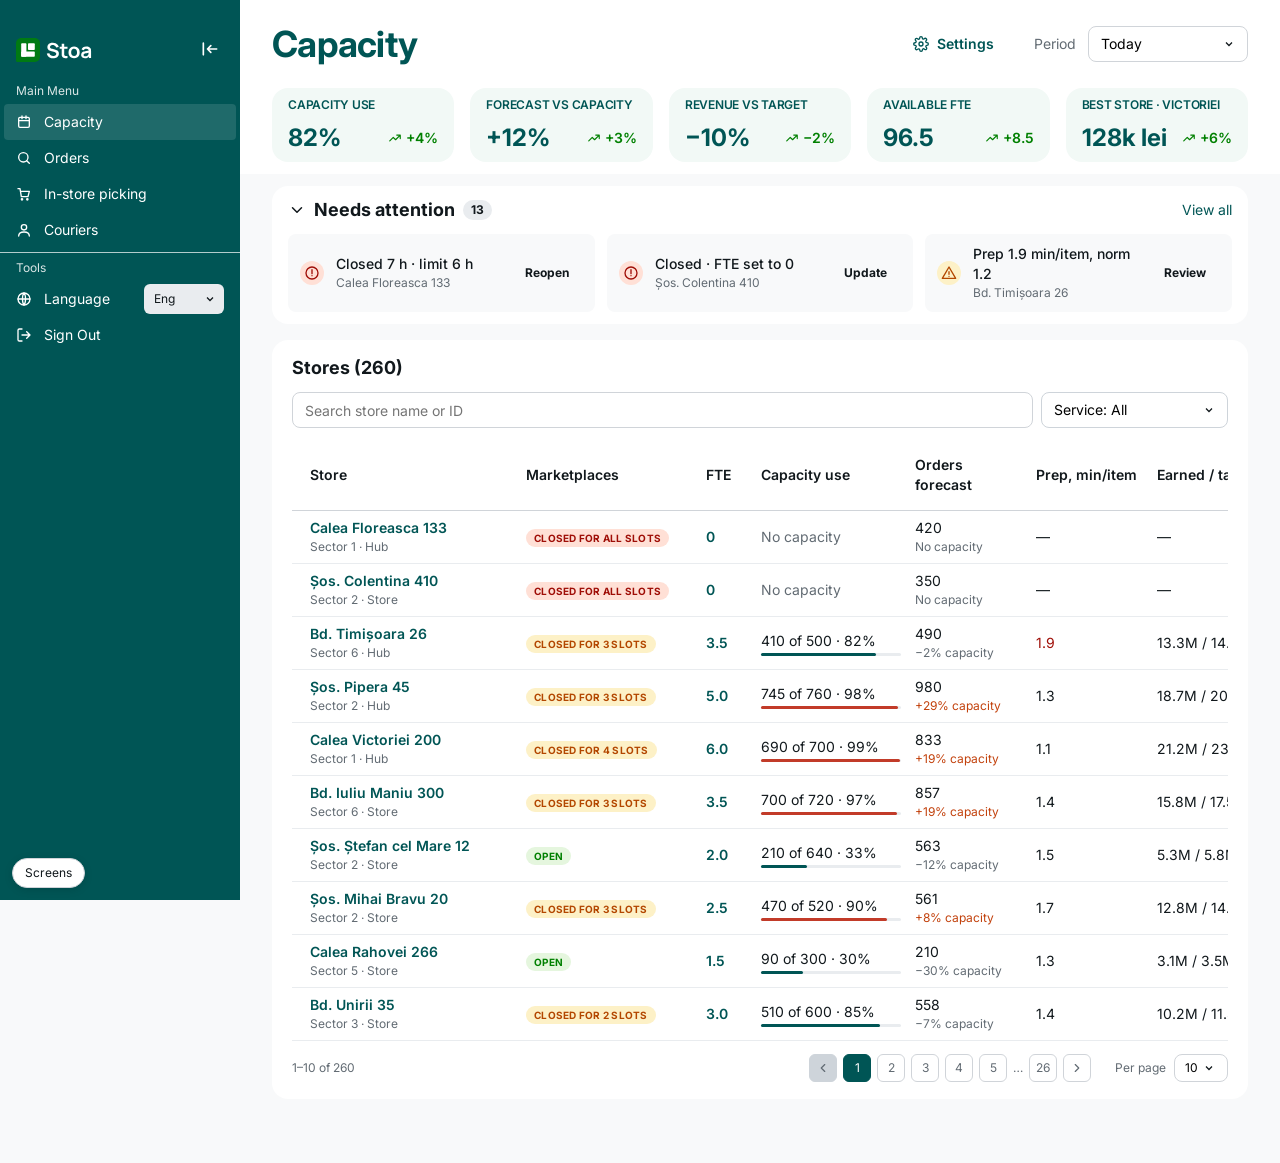
==== commit b85039e2: "Sync prototype: Reserved column, slot badges, Timisoara fixture, drawer alert" ====
--- a/index.html
+++ b/index.html
@@ -6,14 +6,14 @@
   <title>Stoa · Capacity prototype</title>
   <link rel="preconnect" href="https://fonts.googleapis.com">
   <link rel="stylesheet" href="https://fonts.googleapis.com/css2?family=Inter:wght@400;500;600;700&display=swap">
-  <link rel="stylesheet" href="styles.css">
+  <link rel="stylesheet" href="styles.css?v=20261126aj">
 </head>
 <body>
   <div id="app"></div>
   <div id="toasts" class="toasts" aria-live="polite"></div>
   <div id="tip" class="tip" role="tooltip" style="display:none"></div>
   <noscript>This prototype needs JavaScript.</noscript>
-  <script src="data.js"></script>
-  <script src="app.js"></script>
+  <script src="data.js?v=20261126aj"></script>
+  <script src="app.js?v=20261126aj"></script>
 </body>
 </html>
--- a/styles.css
+++ b/styles.css
@@ -1,6 +1,10 @@
 /* Stoa prototype · all tokens live here. Switch brand/primary in :root. */
 :root {
   --teal-light: #f2f9f6; /* Figma teal/light, KPI StatCard fill */
+  --badge-neutral-bg: #e9ecef;  /* count badges (Figma gray/2) */
+  --badge-neutral-fg: #11181c;
+  --internal: #0b7285;      /* Internal orders (Figma cyan/9, white text 5.59:1) */
+  --reserved: #3b5bdb;      /* Reserved orders (Figma indigo/filled) */
   --brand: #005555;          /* teal: headings, menu, selected, pagination */
   --brand-dark: #004040;
   --primary: #007a13;        /* DS primary green: outline buttons, links accents */
@@ -90,9 +94,6 @@
 .tools { display: flex; gap: 12px; margin: 16px 0; flex-wrap: wrap; }
 .input { height: 36px; border: 1px solid var(--border); border-radius: var(--radius); padding: 0 12px; font: inherit; background: #fff; }
 .input.grow { flex: 1; min-width: 200px; }
-.menu-pop { position: absolute; right: 0; top: 28px; background: #fff; border: 1px solid #e9ecef; border-radius: 8px; box-shadow: 0 6px 20px rgba(0,0,0,.12); padding: 6px 0; z-index: 5; min-width: 200px; }
-.menu-pop button { display: block; width: 100%; text-align: left; border: 0; background: none; padding: 10px 16px; }
-.menu-pop button:hover { background: var(--bg); }
 .pager { display: flex; justify-content: space-between; align-items: center; margin-top: 16px; color: var(--dimmed); font-size: 12px; flex-wrap: wrap; gap: 8px; }
 .pages { display: flex; gap: 8px; align-items: center; }
 .pg { min-width: 28px; height: 28px; border: 1px solid var(--border); background: #fff; border-radius: 6px; }
@@ -408,6 +409,8 @@
 .si-card { margin-top: -1px; }
 .content.sp { gap: 24px; }
 .kpi .t span:first-child { white-space: nowrap; letter-spacing: -.02em; }
+.kpi.wrap .t span:first-child { white-space: normal; }
+.kpi .v .neutral { color: var(--text, #1a1b1e); font-size: 14px; font-weight: 500; white-space: nowrap; }
 .kic { flex: none; margin-left: 4px; }
 .ut { display: flex; align-items: center; gap: 12px; } .ut .bar { width: 76px; margin: 0; flex: none; }
 table.slots th svg { vertical-align: -3px; margin-left: 4px; }
@@ -502,7 +505,6 @@
 table.slots tr.sgrp td { background: #fff; padding: 10px 8px; vertical-align: middle; border-bottom: 1px solid #e9ecef; }
 table.slots .sg-info { font-size: 14px; color: var(--text); }
 table.slots th { white-space: nowrap; }
-.ts-leg .buf { font-style: normal; color: var(--dimmed); font-size: 14px; margin-left: 4px; }
 .combo { width: 280px; }
 .combo ul { right: auto; min-width: 100%; width: 360px; overflow-x: hidden; }
 .combo li span { white-space: nowrap; }
@@ -529,3 +531,226 @@
 .view-link { background: none; border: 0; padding: 0; font: inherit; font-size: 14px; color: var(--text); cursor: pointer; }
 .view-link:hover { text-decoration: underline; }
 .row-act .chev { display: inline-flex; align-items: center; } .row-act .chev svg { display: block; }
+@media (max-width: 900px) { .kpi.wrap .t { height: auto; min-height: 28px; } .kpi.wrap .v { flex-wrap: wrap; column-gap: 8px; } }
+
+/* KPI cards: no icons, equal height, labels may wrap to two lines */
+.kpis { align-items: stretch; }
+.kpi { display: flex; flex-direction: column; justify-content: space-between; }
+.kpi .t, .kpi.wrap .t { height: auto; min-height: 30px; align-items: flex-start; }
+.kpi .t span:first-child, .kpi.wrap .t span:first-child { white-space: normal; }
+@media (max-width: 900px) { .kpi.wrap .t { min-height: 30px; } }
+.kpis { grid-auto-rows: 1fr; }
+.kpi .v { gap: 6px; }
+
+/* ===== Figma sync 2026-11-26 (Stoa - Draft 4 11.26.2026) ===== */
+.settings-btn { display: inline-flex; align-items: center; gap: 8px; background: none; border: 0; padding: 0 4px; height: 36px; margin-right: 24px; color: var(--brand); font-weight: 600; font-size: 14px; }
+.settings-btn:hover span { text-decoration: underline; }
+.settings-btn svg { width: 16px; height: 16px; }
+.kpi .v b { font-size: 24px; line-height: 32px; }
+.neutral { color: var(--dimmed); font-size: 14px; }
+.badge.sm { font-size: 10px; letter-spacing: .25px; padding: 2px 8px; line-height: 14px; }
+.btn.sm { height: 30px; padding: 0 12px; font-size: 12px; font-weight: 700; }
+.st-title { display: flex; align-items: center; gap: 12px; flex-wrap: wrap; min-height: 24px; }
+.hd-note { font-size: 12px; color: var(--dimmed); }
+.chip-o { font-size: 12px; border: 1px solid var(--border); border-radius: 16px; padding: 2px 12px; line-height: 18px; background: #fff; margin-left: -4px; }
+.hd-note + .chip-o { margin-left: 0; }
+.slim { display: flex; justify-content: space-between; align-items: center; gap: 12px; background: var(--bg); border-radius: 8px; padding: 8px 12px; margin: 12px 0 0; font-size: 12px; flex-wrap: wrap; }
+.link.strong { color: var(--brand); text-decoration: underline; font-weight: 500; }
+table.st2 { width: 100%; min-width: 1000px; }
+table.st2 td { height: 53px; }
+table.st2 td.fte-v { color: var(--brand); font-weight: 600; }
+table.st2 .badge { white-space: nowrap; }
+
+/* store table: Time slot 170 / Committed 180 / Available 170 / Capacity use 220 / Marketplace 164 / FTE 88 */
+.card.sd .store-head { margin-bottom: 16px; }
+.card.sd .seg button { padding: 4px 14px; }
+table.t-slots { width: 100%; min-width: 760px; table-layout: fixed; border-collapse: collapse; }
+.card.sd table.t-slots th { height: 36px; padding: 0 10px; text-align: left; font-weight: 600; font-size: 14px; border-bottom: 1px solid var(--border); vertical-align: middle; white-space: nowrap; }
+.card.sd table.t-slots td { height: 48px; padding: 0 10px; font-size: 14px; border-bottom: 1px solid #e8ebed; vertical-align: middle; }
+.card.sd table.t-slots th.r, table.t-slots td.r { text-align: right; }
+.card.sd table.t-slots tr.band td { background: var(--bg); height: 53px; padding-left: 12px; }
+.card.sd table.t-slots tr.band td.fcell { text-align: right; padding: 0 10px; }
+.card.sd table.t-slots .sn { display: block; font-size: 14px; line-height: 20px; font-weight: 400; }
+.card.sd table.t-slots .shift-t { gap: 12px; }
+.card.sd table.t-slots .shift-t .sub { font-size: 12px; line-height: 16px; }
+.card.sd table.t-slots .fv { display: block; font-size: 14px; line-height: 20px; }
+.upd { display: block; margin-left: auto; background: none; border: 0; padding: 0; color: var(--brand); font-weight: 600; font-size: 12px; line-height: 18px; }
+.upd:hover { text-decoration: underline; }
+.card.sd table.t-slots .timeslot { color: var(--brand); font-weight: 600; font-size: 14px; white-space: nowrap; }
+.card.sd table.t-slots .cu { display: block; line-height: 20px; }
+.card.sd table.t-slots .cu .bar { width: 200px; margin-top: 3px; height: 3px; }
+.card.sd table.t-slots .badge { white-space: nowrap; }
+.mk-row { display: flex; align-items: center; gap: 24px; margin: -4px 0 16px; flex-wrap: wrap; }
+.mk-l { font-size: 12px; color: var(--dimmed); }
+.mk-i { display: inline-flex; align-items: center; gap: 8px; }
+.mk-i .badge { font-size: 12px; }
+.ms-t { font-size: 18px; }
+.ms-grid { display: grid; grid-template-columns: repeat(3, minmax(0, 1fr)); gap: 12px; margin-top: 12px; }
+.ms-c { background: var(--bg); border-radius: 8px; padding: 12px; display: grid; gap: 4px; }
+.ms-c .badge { font-size: 12px; margin-left: 8px; }
+@media (max-width: 700px) { .ms-grid { grid-template-columns: 1fr; } }
+
+/* settings panels */
+.set-body { padding-top: 0; }
+h6.sec { font-family: var(--font); font-size: 14px; line-height: 20px; font-weight: 600; margin: 24px 0 0; color: var(--text); }
+h6.sec.first { margin-top: 8px; }
+.set-body > .desc { margin: 2px 0 0; }
+.cap-row { display: flex; justify-content: space-between; align-items: flex-start; gap: 16px; padding: 12px 0 16px; border-bottom: 1px solid #e8ebed; }
+.cap-row .sub { font-size: 12px; line-height: 18px; max-width: 380px; margin-top: 2px; }
+.cap-row .input.num { width: 88px; }
+.set-body .th-row { grid-template-columns: minmax(0, 1fr) 88px 112px 32px; grid-template-rows: auto; gap: 12px; min-height: 56px; padding: 10px 0; border-bottom: 1px solid #e8ebed; align-items: center; }
+.set-body .th-row.th-h { min-height: 0; padding: 20px 0 4px; border: 0; font-size: 12px; color: var(--dimmed); }
+.set-body .th-row .r, .th-h .r { text-align: right; }
+.set-body .th-row .select { width: 112px; padding-right: 28px; }
+.set-body .th-row .input.num { width: 88px; }
+.set-body .th-row .sub { font-size: 12px; line-height: 18px; }
+.set-body .th-row .link.strong { grid-column: auto; grid-row: auto; display: block; padding: 2px 0 0; font-size: 12px; font-weight: 600; line-height: 18px; text-decoration: none; }
+.set-body .th-row .link.strong:hover { text-decoration: underline; }
+.set-body .th-row.off .lbl, .set-body .th-row.off .sub { color: #7b858d; }
+.input:disabled, .select:disabled { background-color: #f1f3f5; color: #7b858d; cursor: not-allowed; }
+.switch { width: 32px; height: 20px; border-radius: 10px; background: #8f98a0; }
+.switch::after { top: 3px; left: 3px; width: 14px; height: 14px; } .switch[aria-checked="true"]::after { left: 15px; }
+.switch[aria-checked="true"] { background: var(--brand); }
+.drawer header { gap: 12px; }
+.sft { font-family: var(--font); font-size: 18px; line-height: 24px; font-weight: 500; color: var(--text); margin: 12px 0 8px; }
+.alert-box.green.saved { margin: 12px 24px 0; background: var(--green-bg); }
+.alert-box.green.saved + .body .sft { margin-top: 20px; }
+.alert-box.green.saved .al-ic, .alert-box.green.saved b { color: var(--green-fg); }
+.fte-row .err-msg { display: block; color: #c92a2a; font-size: 12px; margin-top: 4px; }
+.fte-row { min-height: 56px; }
+
+/* time slot drawer */
+.ts-top { justify-content: space-between; align-items: flex-start; }
+.ts-leg { flex: none; width: 204px; gap: 12px; }
+.ts-leg div { grid-template-columns: 12px 1fr auto; gap: 8px; }
+.ts-leg b { font-weight: 500; }
+.ts-leg i.sq { width: 12px; height: 12px; border-radius: 2px; display: block; }
+.sq.tot { background: #868e96; } .sq.com { background: #005555; } .sq.res { background: var(--reserved); } .sq.av { background: #2f9e44; } .sq.fc { background: #fff; border: 1px solid #626b73; }
+
+/* mobile sign in frame (375 x 812) */
+.phone-stage { min-height: 100vh; display: grid; justify-items: center; align-content: start; padding: 24px 0; background: #e8ebed; }
+iframe.phone { display: block; width: min(375px, 100%); height: 812px; border: 0; background: #fff; box-shadow: 0 8px 30px rgba(0, 0, 0, .18); }
+
+h5 { color: var(--text); }
+.kpi .t, .kpi.wrap .t { min-height: 0; line-height: 18px; }
+.kpi .v { margin-top: 8px; }
+.kpi { padding: 15px 16px 16px; }
+.top { padding-bottom: 12px; }
+.content { padding-top: 12px; }
+table.st2 th, table.st2 td { padding-right: 6px; }
+table.st2 td .sub { white-space: nowrap; }
+table.st2 th { white-space: nowrap; }
+table.st2 th:nth-child(5) { white-space: normal; }
+.chips .sw { border-radius: 50%; }
+.chips .dash { width: 16px; }
+
+.app { min-height: max(100vh, 900px); }
+.menu { min-height: 900px; }
+@media (min-width: 901px) { .menu { height: max(100vh, 900px); } }
+.set-body > .desc { margin: 2px 0 0 !important; }
+.set-body .th-row.th-h { padding-top: 18px; }
+.cap-row { align-items: center; }
+.ts-top { align-items: center; }
+.ts-leg { gap: 10px; }
+/* chart hover highlight (bar group only) and tooltip beside the column (arrow left, as in the DS Tooltip) */
+.col:hover, .col.hl { background: none; }
+.col::before { content: ""; position: absolute; left: 50%; width: 72px; margin-left: -36px; top: 0; bottom: 0; border-radius: 6px; background: transparent; pointer-events: none; }
+.col:hover::before, .col.hl::before { background: rgba(0, 85, 85, .09); }
+.col i { position: relative; z-index: 1; }
+.tip { transform: none; }
+.tip::after { left: -5px; bottom: auto; top: 14px; margin-left: 0; border: 5px solid transparent; border-left: 0; border-right-color: #212529; border-top-color: transparent; }
+.tip.flip::after { left: auto; right: -5px; border-right-color: transparent; border-left: 5px solid #212529; border-right-width: 0; }
+.tip { width: 160px; }
+
+/* Mobile fixes (QA 2026-11-26) */
+@media (max-width: 700px) {
+  .drawer > header { gap: 8px; }
+  .drawer > header h2 { min-width: 0; }
+  .drawer > header .btn.sm { white-space: nowrap; }
+  .alert-row { flex-wrap: wrap; overflow-x: visible; }
+  .alert-row .txt, .alert-row.rs .txt { flex: 1 1 140px; }
+  .alert-row .restricted { white-space: nowrap; }
+  .alert-row .act { margin-left: auto; }
+  .top-controls { flex-wrap: wrap; width: 100%; row-gap: 8px; }
+  .top-controls .settings-btn { flex: 0 0 100%; justify-content: flex-start; }
+  .top-controls label { flex: none; }
+  .top-controls .combo { flex: 1 1 0; min-width: 0; }
+  .top-controls .select { min-width: 0; flex: 1 1 0; }
+  .drawer .ts-top { flex-wrap: wrap; justify-content: flex-start; }
+  .drawer .ts-top .legend { flex: 1 1 200px; min-width: 0; }
+  .drawer .tabs { overflow-x: auto; }
+  .drawer .tabs button { padding-left: 12px; padding-right: 12px; }
+}
+
+/* tables fill their card: proportional columns, FTE and Update right-aligned at the card edge */
+.card.sd table.t-slots .cu .bar { width: 100%; max-width: 200px; }
+.card.sd table.t-slots th.r, .card.sd table.t-slots td.fcell { text-align: right; }
+.card.sd table.t-slots td.fcell { display: table-cell; }
+.card.sd table.t-slots td.fcell > * { vertical-align: middle; }
+
+/* Tabs (QA 2026-11-26): equal-width, fill the container; grey 2px line, active underline teal (Figma 635:20224) */
+.tabs { display: flex; border-bottom: 0; overflow: visible; }
+.tabs button, .drawer .tabs button { flex: 1 1 0; min-width: 0; text-align: center; white-space: nowrap; padding: 11px 8px; color: var(--text); font-weight: 400; border-bottom: 2px solid #d0d4d9; }
+.tabs button[aria-selected="true"] { color: var(--text); border-bottom-color: var(--brand); }
+.drawer .tabs { overflow-x: visible; flex-wrap: nowrap; }
+
+/* Time slot drawer, Capacity tab: headline, stacked bar, full-width legend (Figma 1031:15386) */
+.ts-sum { display: flex; flex-direction: column; gap: 12px; margin-bottom: 20px; }
+.ts-head { display: flex; align-items: baseline; gap: 8px; }
+.ts-head b { font-family: var(--font-head); font-weight: 800; font-size: 28px; line-height: 32px; color: var(--text); }
+.ts-head span { font-size: 12px; line-height: 18px; color: var(--dimmed); }
+.ts-bar { display: flex; width: 100%; height: 12px; border-radius: 6px; overflow: hidden; background: transparent; }
+.ts-bar i.sq { height: 12px; border-radius: 0; flex: none; display: block; border: 0; }
+.ts-sum .ts-leg { display: flex; flex-direction: column; gap: 10px; width: 100%; flex: none; }
+.ts-sum .ts-leg div { display: flex; align-items: center; gap: 8px; width: 100%; font-size: 14px; line-height: 20px; }
+.ts-sum .ts-leg span { flex: 1; color: var(--text); }
+.ts-sum .ts-leg b { font-weight: 600; color: var(--text); margin-left: auto; }
+.ts-sum .ts-leg i.sq { flex: none; width: 12px; height: 12px; border-radius: 2px; }
+.sq.res { background: var(--reserved); }
+.sq.fc { background: transparent; border: 1px solid #868e96; }
+
+/* count badges are neutral grey (Figma "Badge · count") */
+.count { background: var(--badge-neutral-bg); color: var(--badge-neutral-fg); }
+
+/* KPI cards (Figma 2026-11-26): 5-card screens 74px (pad 8/16, label 18 + 8 + value 32), 7-card screens 92px (two-line label) */
+.kpi { padding: 8px 16px; }
+.kpi .t, .kpi.wrap .t { min-height: 18px; height: auto; line-height: 18px; }
+.kpis.k7 .kpi .t, .kpis.k7 .kpi.wrap .t { min-height: 36px; }
+.kpi .v { margin-top: 8px; }
+.kpi .v b { line-height: 32px; }
+@media (min-width: 901px) { .kpi { min-height: 74px; } .kpis.k7 .kpi { min-height: 92px; } }
+
+/* Layout sync with Figma geometry (2026-11-26): cards have no layout border, 24px between store-detail cards, 64px page bottom */
+.card { border: 0; }
+.content { padding-bottom: 64px; }
+section.card[aria-labelledby="st-h"] { padding: 16px 20px; }
+section.card[aria-labelledby="st-h"] .tscroll { margin-top: 12px; }
+section.card[aria-labelledby="st-h"] table.stores { margin-top: 0; }
+section.card[aria-labelledby="st-h"] .pager { margin-top: 12px; min-height: 30px; }
+.card.cc { padding: 8px 16px; }
+.card.cc .chart-head { min-height: 26px; }
+section.card[aria-labelledby="ch-h"]:not(.cc) { padding: 8px 16px 6px; }
+section.card[aria-labelledby="ch-h"]:not(.cc) .chart-head { min-height: 26px; }
+section.card[aria-labelledby="ch-h"]:not(.cc) .chart-scroll { margin-top: 8px; }
+.chart { box-sizing: border-box; height: 95px; padding-top: 14px; border-bottom: 1px solid var(--border); }
+.x-labels span { font-size: 12px; line-height: 18px; padding-top: 0; }
+.x-labels { margin-top: 3px; }
+.mk-row { height: 20px; margin: 0 0 16px; }
+section.card[aria-labelledby="ms-h"] { padding: 8px 16px 12px; }
+section.card[aria-labelledby="ms-h"] .ms-t { line-height: 24px; margin: 0; }
+section.card[aria-labelledby="ms-h"] .ms-grid { margin-top: 12px; gap: 12px; }
+.ms-c { height: 70px; align-content: center; }
+/* time slot drawer: left-aligned tabs, 12px bold values, headline aligned to the bottom */
+.tabs button, .drawer .tabs button { text-align: left; padding: 10px 16px; }
+.ts-head { align-items: flex-end; }
+.ts-sum .ts-leg b { font-size: 12px; line-height: 12px; font-weight: 600; }
+.slim { height: 40px; padding: 0 12px; flex-wrap: nowrap; }
+.st-title:has(.hd-note):not(:has(.chip-o)) { min-height: 28px; }
+.chip-o { padding: 0 12px; line-height: 22px; }
+table.t-slots { min-width: 992px; }
+
+/* Time slot drawer: Marketplaces closed alert (Figma 563:31268) */
+.ts-alert { display: flex; gap: 16px; padding: 16px; margin: 8px 0 20px; background: var(--red-bg); border-radius: 8px; }
+.ts-alert .al-ic { flex: none; color: var(--red-fg); }
+.ts-alert b { display: block; color: var(--red-fg); font-size: 14px; line-height: 20px; font-weight: 700; }
+.ts-alert p { margin: 4px 0 0; font-size: 14px; line-height: 20px; color: var(--text); }
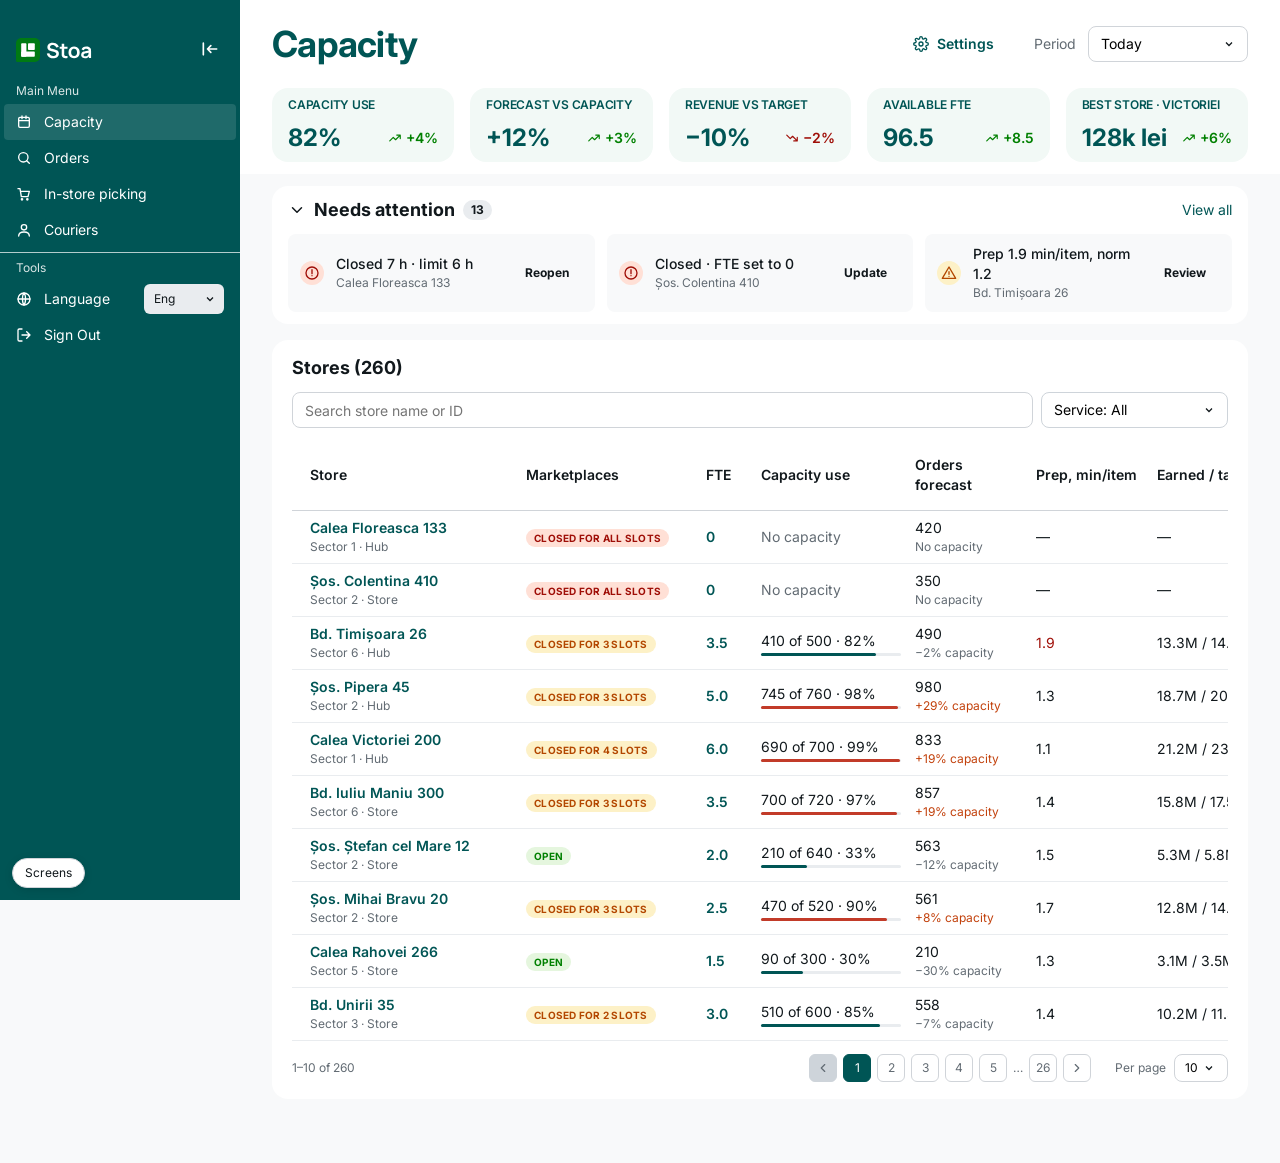
==== commit 06c92f50: "Sync prototype from local files Co-authored-by: Copilot App <223556219+Copilot@users.noreply.github." ====
--- a/index.html
+++ b/index.html
@@ -6,14 +6,14 @@
   <title>Stoa · Capacity prototype</title>
   <link rel="preconnect" href="https://fonts.googleapis.com">
   <link rel="stylesheet" href="https://fonts.googleapis.com/css2?family=Inter:wght@400;500;600;700&display=swap">
-  <link rel="stylesheet" href="styles.css?v=20261126aj">
+  <link rel="stylesheet" href="styles.css?v=20261126ak">
 </head>
 <body>
   <div id="app"></div>
   <div id="toasts" class="toasts" aria-live="polite"></div>
   <div id="tip" class="tip" role="tooltip" style="display:none"></div>
   <noscript>This prototype needs JavaScript.</noscript>
-  <script src="data.js?v=20261126aj"></script>
-  <script src="app.js?v=20261126aj"></script>
+  <script src="data.js?v=20261126ak"></script>
+  <script src="app.js?v=20261126ak"></script>
 </body>
 </html>
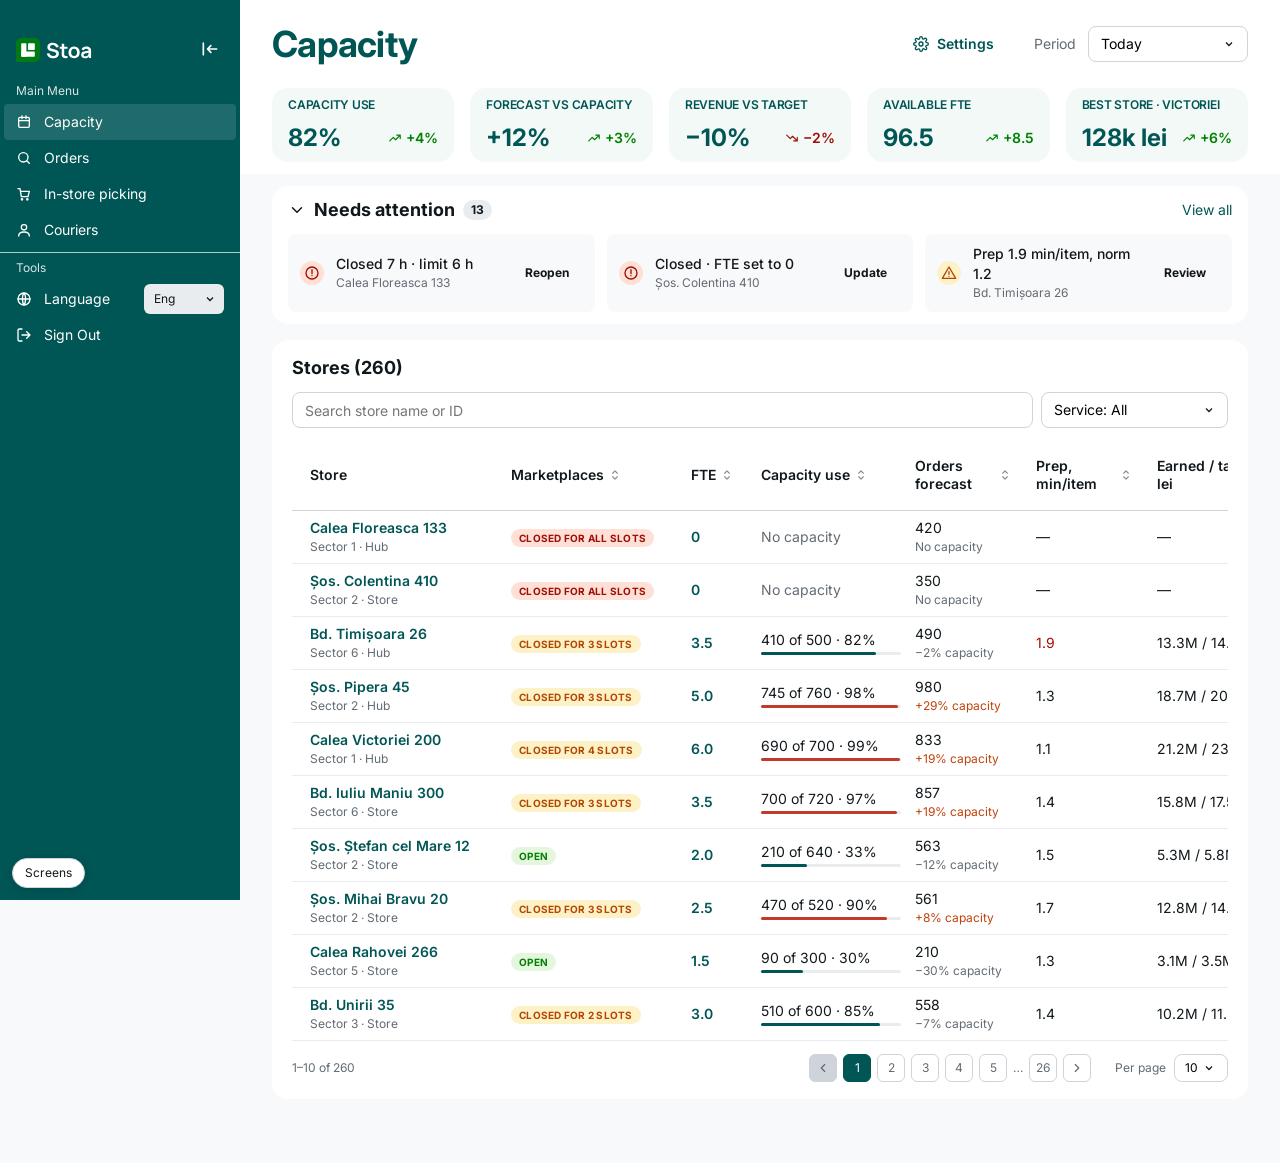
==== commit 7ab542a6: "Sync prototype from local files Co-authored-by: Copilot App <223556219+Copilot@users.noreply.github." ====
--- a/index.html
+++ b/index.html
@@ -6,14 +6,14 @@
   <title>Stoa · Capacity prototype</title>
   <link rel="preconnect" href="https://fonts.googleapis.com">
   <link rel="stylesheet" href="https://fonts.googleapis.com/css2?family=Inter:wght@400;500;600;700&display=swap">
-  <link rel="stylesheet" href="styles.css?v=20261126ak">
+  <link rel="stylesheet" href="styles.css?v=20261126am">
 </head>
 <body>
   <div id="app"></div>
   <div id="toasts" class="toasts" aria-live="polite"></div>
   <div id="tip" class="tip" role="tooltip" style="display:none"></div>
   <noscript>This prototype needs JavaScript.</noscript>
-  <script src="data.js?v=20261126ak"></script>
-  <script src="app.js?v=20261126ak"></script>
+  <script src="data.js?v=20261126am"></script>
+  <script src="app.js?v=20261126am"></script>
 </body>
 </html>
--- a/styles.css
+++ b/styles.css
@@ -754,3 +754,12 @@
 .ts-alert .al-ic { flex: none; color: var(--red-fg); }
 .ts-alert b { display: block; color: var(--red-fg); font-size: 14px; line-height: 20px; font-weight: 700; }
 .ts-alert p { margin: 4px 0 0; font-size: 14px; line-height: 20px; color: var(--text); }
+
+/* Sortable table headers (Stoa/Th): label + sort icon; none / asc / desc */
+.th-sort { display: inline-flex; align-items: center; gap: 4px; background: none; border: 0; padding: 0; margin: 0; font: inherit; font-weight: 600; color: inherit; text-align: left; white-space: normal; cursor: pointer; }
+.th-sort .si { flex: none; display: inline-grid; place-items: center; color: #868e96; }
+.th-sort.on, .th-sort.on .si { color: var(--brand); }
+.th-sort:hover .si { color: var(--text); }
+table.st2 th { white-space: normal; line-height: 18px; }
+table.stores.st2 thead th { padding-top: 16px; padding-bottom: 16px; }
+table.stores.st2.has-mk thead th { height: 70px; }
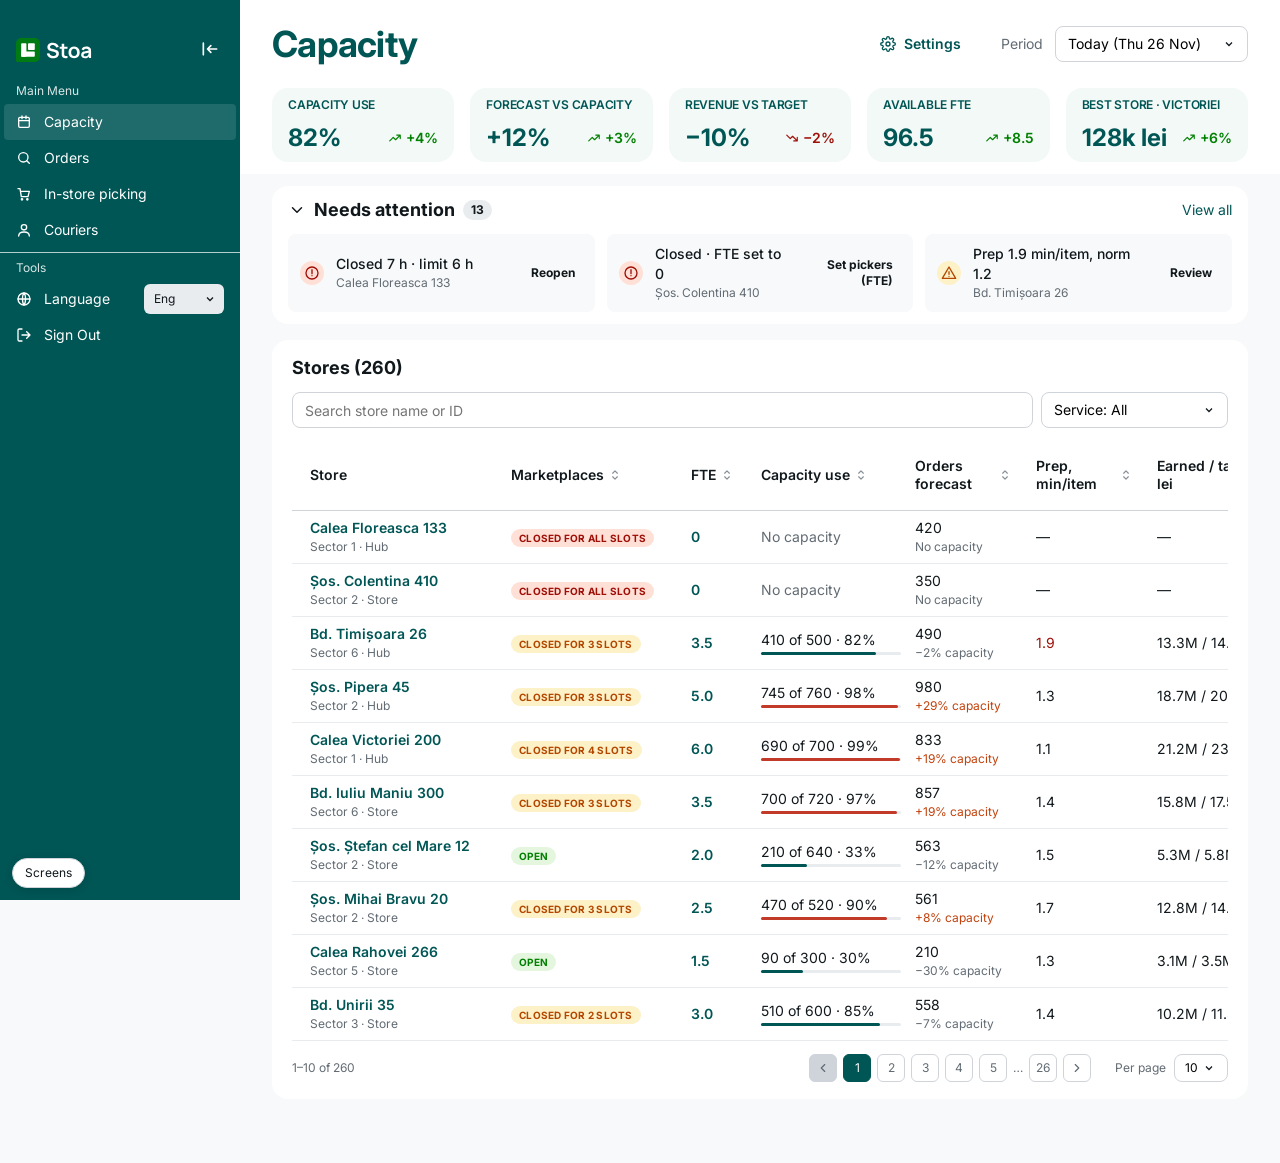
==== commit c8d6c7f8: "Sync prototype from local files Co-authored-by: Copilot App <223556219+Copilot@users.noreply.github." ====
--- a/index.html
+++ b/index.html
@@ -6,14 +6,14 @@
   <title>Stoa · Capacity prototype</title>
   <link rel="preconnect" href="https://fonts.googleapis.com">
   <link rel="stylesheet" href="https://fonts.googleapis.com/css2?family=Inter:wght@400;500;600;700&display=swap">
-  <link rel="stylesheet" href="styles.css?v=20261126am">
+  <link rel="stylesheet" href="styles.css?v=20261126aq">
 </head>
 <body>
   <div id="app"></div>
   <div id="toasts" class="toasts" aria-live="polite"></div>
   <div id="tip" class="tip" role="tooltip" style="display:none"></div>
   <noscript>This prototype needs JavaScript.</noscript>
-  <script src="data.js?v=20261126am"></script>
-  <script src="app.js?v=20261126am"></script>
+  <script src="data.js?v=20261126aq"></script>
+  <script src="app.js?v=20261126aq"></script>
 </body>
 </html>
--- a/styles.css
+++ b/styles.css
@@ -763,3 +763,51 @@
 table.st2 th { white-space: normal; line-height: 18px; }
 table.stores.st2 thead th { padding-top: 16px; padding-bottom: 16px; }
 table.stores.st2.has-mk thead th { height: 70px; }
+
+/* Notifications drawer: "Settings" (opens Notification settings) uses the top-bar Settings button style (Figma 865:13500) */
+.drawer .settings-btn.ns-btn { margin-right: 0; padding: 0 12px; height: 36px; white-space: nowrap; }
+.drawer .settings-btn.ns-btn { width: 119px; justify-content: center; box-sizing: border-box; }
+
+/* Set FTE: overbooked rows, capacity arithmetic */
+.fte-row { grid-template-columns: 88px 100px 1fr 112px; }
+.fte-row .calc { font-size: 14px; line-height: 20px; color: var(--text); } .fte-row .calc b { font-weight: 600; }
+.fte-row .load { display: inline-flex; align-items: center; gap: 6px; }
+.fte-row.over { background: #fff1ee; } .fte-row.over .load, .fte-row.over .load { color: var(--red-fg); font-weight: 600; }
+.ov-ic { display: inline-flex; align-items: center; justify-content: center; flex: none; width: 16px; height: 16px; border-radius: 50%; background: #c92a2a; color: #fff; font-size: 11px; font-weight: 700; line-height: 1; }
+.fte-over { display: flex; gap: 12px; align-items: flex-start; margin-top: 16px; padding: 12px 16px; border-radius: 8px; background: var(--red-bg); color: var(--red-fg); font-size: 14px; line-height: 20px; }
+.fte-over .ov-ic { margin-top: 2px; } .fte-over p, .still-over p { margin: 0; } .fte-over p + p { margin-top: 4px; }
+.still-over { margin-top: 8px; } .still-over p { display: flex; gap: 8px; align-items: flex-start; color: var(--red-fg); font-weight: 600; font-size: 14px; line-height: 20px; margin-top: 4px; } .still-over .ov-ic { margin-top: 2px; }
+@media (max-width: 900px) { .fte-row { grid-template-columns: 76px 88px 1fr 88px; padding: 0 8px; } .fte-row .calc { font-size: 13px; } .fte-row .load { font-size: 13px; gap: 4px; } }
+/* Threshold guardrail */
+.cap-row.pt { border-bottom: 0; padding-bottom: 8px; }
+.pt-meta { display: grid; gap: 4px; padding: 0 0 16px; border-bottom: 1px solid #e8ebed; font-size: 12px; line-height: 18px; }
+.pt-last { color: var(--dimmed); } .pt-live { color: var(--text); font-weight: 600; } .pt-live:empty { display: none; }
+/* Confirm modal + toast action */
+.modal-scrim { position: fixed; inset: 0; background: rgba(17, 24, 28, .5); z-index: 70; }
+.modal { position: fixed; z-index: 71; top: 50%; left: 50%; transform: translate(-50%, -50%); width: 440px; max-width: calc(100vw - 32px); background: #fff; border-radius: 12px; padding: 24px; box-shadow: 0 12px 40px rgba(0,0,0,.3); outline: none; }
+.modal h2 { margin: 0 0 12px; font-size: 18px; line-height: 26px; font-weight: 600; } .modal p { margin: 0 0 24px; font-size: 14px; line-height: 20px; color: var(--text); }
+.modal .m-actions { display: flex; justify-content: flex-end; gap: 12px; }
+.toast.has-act { display: flex; align-items: center; gap: 16px; } .toast-act { background: none; border: 0; color: #8ce99a; font-weight: 600; font-size: 14px; cursor: pointer; padding: 4px 8px; margin: -4px -8px -4px 0; border-radius: 4px; } .toast-act:hover { text-decoration: underline; }
+
+/* Notifications drawer: grouped by store, inline confirm, snooze / dismiss */
+.ag { margin-top: 16px; } .ag-h { display: flex; align-items: center; gap: 8px; margin: 0 0 8px; font-size: 14px; line-height: 20px; font-weight: 600; } .ag-h .count { font-size: 12px; background: var(--badge-neutral-bg); color: var(--badge-neutral-fg); border-radius: 10px; padding: 0 8px; line-height: 20px; }
+.drawer .alert-row { flex-wrap: wrap; row-gap: 4px; } .drawer .alert-row .txt { flex: 1 1 160px; }
+.drawer .alert-row.rs .txt { flex: 1 1 160px; }
+.ar-acts { flex-basis: 100%; display: flex; gap: 16px; padding-left: 44px; }
+.link.sm { font-size: 12px; line-height: 18px; padding: 0; background: none; border: 0; color: var(--brand); font-weight: 600; cursor: pointer; } .link.sm:hover { text-decoration: underline; }
+.restricted { display: inline-block; margin: 4px 0 0 !important; background: var(--orange-bg) !important; color: #8a3700 !important; border: 1px solid #f0c36d; border-radius: 12px; padding: 0 10px !important; font-weight: 600; font-size: 12px !important; line-height: 18px !important; letter-spacing: 0; text-transform: none; }
+.alert-row .txt .restricted { display: inline-block; }
+.cf { display: inline-flex; flex-wrap: wrap; align-items: center; gap: 8px; margin-left: auto; justify-content: flex-end; } .cf-q { font-size: 12px; font-weight: 600; } .btn.sm { height: 28px; padding: 0 12px; font-size: 12px; }
+/* info icon, Set FTE past / tomorrow, closed-slot alert link */
+.info { display: inline-flex; vertical-align: middle; margin-left: 4px; padding: 0; background: none; border: 0; color: var(--dimmed); cursor: help; border-radius: 50%; } .info:focus-visible { outline: 2px solid var(--brand); outline-offset: 1px; }
+.th-in { display: inline-flex; align-items: center; white-space: nowrap; }
+.ts-leg .info { margin-left: 6px; }
+.fte-row.past { color: #868e96; background: #f8f9fa; } .fte-row.past .input { background: #f1f3f5; color: #868e96; } .fte-row.past .calc, .fte-row.past .load { color: #868e96; }
+.fte-row.tom { background: #eef7f6; } .tag-tom { display: inline-block; margin-left: 8px; padding: 0 8px; border-radius: 10px; background: #d5f1ee; color: var(--brand); font-size: 11px; font-weight: 600; line-height: 18px; vertical-align: middle; }
+.fte-row.over.tom { background: #fff1ee; }
+.ts-alert .link.sm { margin-top: 4px; display: inline-block; }
+.upd { white-space: nowrap; }
+.pt-meta .pt-last { color: var(--dimmed); }
+.ag-h { color: var(--text); }
+.att-list .act { max-width: 92px; white-space: normal; text-align: right; line-height: 16px; }
+.att-list .act { max-width: 100px; padding: 0 8px; }
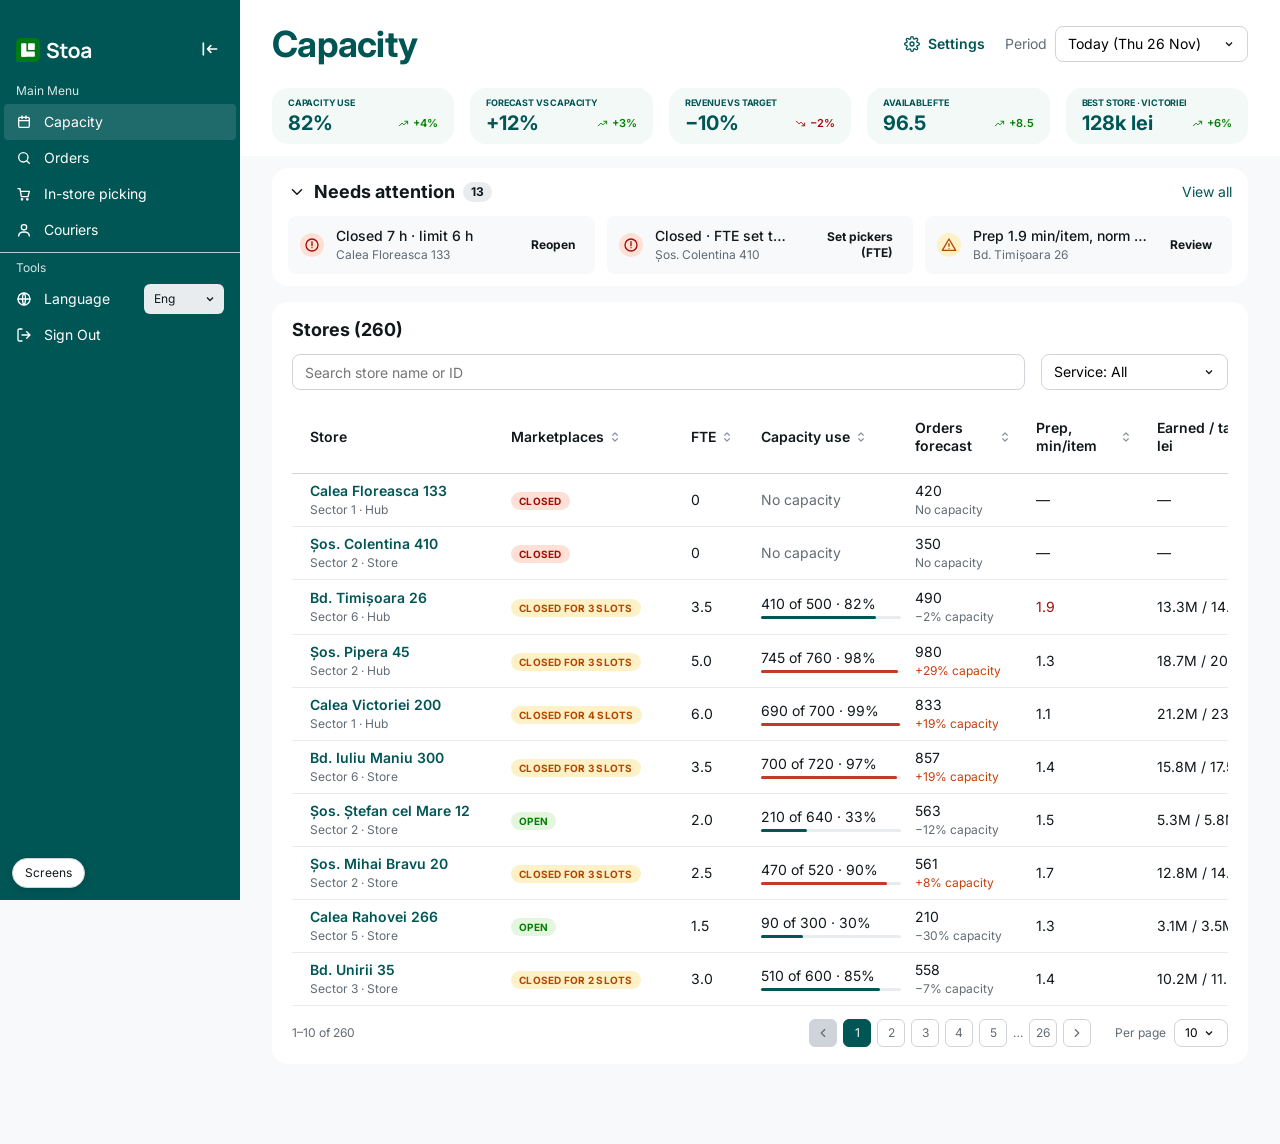
==== commit 721af253: "Sync prototype from local files Co-authored-by: Copilot App <223556219+Copilot@users.noreply.github." ====
--- a/index.html
+++ b/index.html
@@ -6,14 +6,14 @@
   <title>Stoa · Capacity prototype</title>
   <link rel="preconnect" href="https://fonts.googleapis.com">
   <link rel="stylesheet" href="https://fonts.googleapis.com/css2?family=Inter:wght@400;500;600;700&display=swap">
-  <link rel="stylesheet" href="styles.css?v=20261126aq">
+  <link rel="stylesheet" href="styles.css?v=20261127f">
 </head>
 <body>
   <div id="app"></div>
   <div id="toasts" class="toasts" aria-live="polite"></div>
   <div id="tip" class="tip" role="tooltip" style="display:none"></div>
   <noscript>This prototype needs JavaScript.</noscript>
-  <script src="data.js?v=20261126aq"></script>
-  <script src="app.js?v=20261126aq"></script>
+  <script src="data.js?v=20261127f"></script>
+  <script src="app.js?v=20261127f"></script>
 </body>
 </html>
--- a/styles.css
+++ b/styles.css
@@ -811,3 +811,64 @@
 .ag-h { color: var(--text); }
 .att-list .act { max-width: 92px; white-space: normal; text-align: right; line-height: 16px; }
 .att-list .act { max-width: 100px; padding: 0 8px; }
+
+/* flat notifications list again: RESTRICTED amber chip sits between text and action */
+.drawer .alert-row .restricted { display: inline-block; margin: 0 0 0 4px !important; padding: 0 10px !important; font-size: 11px !important; line-height: 20px !important; letter-spacing: .02em; text-transform: uppercase; font-weight: 700; }
+.drawer .alert-row.rs .txt { flex: 1 1 140px; }
+.fte-row.tom .tag-tom, .fte-row .tag-tom { white-space: nowrap; }
+
+/* toasts: centred in the visible area, 32px from the bottom */
+.toasts { left: 0; right: 0; bottom: 32px; justify-items: center; pointer-events: none; } .toast { pointer-events: auto; }
+@media (max-width: 900px) { .toasts { left: 0 !important; right: 0 !important; padding: 0 16px; } }
+
+/* Set pickers (FTE) columns as in Figma: Day 112 / FTE 112 / Est. capacity 136 / Forecast · load 112 of a 472px grid (8px row padding) */
+@media (min-width: 901px) { .fte-row { grid-template-columns: 104px 112px 136px 104px; padding: 0 8px; } }
+
+/* Overbooked row: red field + message under it; no row fill, no bottom alert */
+.fte-row.over { background: none !important; grid-template-rows: 56px auto; align-content: start; }
+.fte-row.over .calc, .fte-row.over .load { color: var(--red-fg); font-weight: 600; }
+.fte-row .ov-msg { grid-column: 2 / -1; margin: -8px 0 10px; font-size: 12px; line-height: 18px; color: #c92a2a; }
+.fte-row .calc { white-space: nowrap; font-size: 13px; }
+
+/* Figma 11.27: KPI cards 9px bold title (-2%), 20px value, 11px trend, value row pinned to the bottom; band ends 12px below the cards */
+.kpi .t span:first-child { font-size: 9px; font-weight: 700; letter-spacing: -.02em; line-height: 14px; }
+.kpi .v b { font-size: 20px; font-weight: 700; line-height: 26px; }
+.kpi .v .up, .kpi .v .down { font-size: 11px; font-weight: 600; line-height: 16px; }
+.kpi .v .up svg, .kpi .v .down svg { width: 11px; height: 11px; }
+.kpi { padding: 8px 16px; display: flex; flex-direction: column; justify-content: space-between; }
+.kpi .t, .kpi.wrap .t { min-height: 14px; height: auto; align-items: flex-start; }
+.kpi .v { margin-top: auto; padding-top: 4px; align-items: center; }
+@media (min-width: 901px) { .kpi, .kpis.k7 .kpi { min-height: 56px; } .kpis.k7 .kpi .t, .kpis.k7 .kpi.wrap .t { min-height: 14px; } }
+.top { padding-bottom: 12px; }
+.content { padding-bottom: 80px; }
+/* stores list: FTE values are plain regular text */
+table.st2 td.fte-v { color: var(--text); font-weight: 400; }
+/* 16px between fields */
+.tools { gap: 16px; }
+.top-controls { gap: 16px; } .top-controls label { margin-right: -8px; }
+.set-body .th-row { gap: 16px; }
+.kpi .v { padding-top: 0; }
+table.stores.st2.has-mk thead th { height: 71px; }
+
+/* Notification settings drawers (Figma 486:15408 / 1092:17165): no section heading, header 24px line, headers 16px under the description, 16px gaps, 32x16 switch */
+.drawer header h2 { line-height: 24px; }
+.set-body.ns > .desc:first-child, .set-body > .desc:first-child { margin-top: 12px; }
+.set-body .th-row.th-h { padding: 0 0 8px; min-height: 0; height: 26px; align-items: start; line-height: 18px; }
+.set-body .th-row.th-h span:nth-child(2) { padding-left: 8px; } .set-body .th-row.th-h span:nth-child(3) { padding-left: 4px; } .set-body .th-row.th-h .r { text-align: left; }
+.set-body .th-row { padding: 8px 0; min-height: 0; }
+.set-body .th-row .link.strong { padding: 4px 0 0; line-height: 18px; height: auto; }
+.set-body .th-row .input, .set-body .th-row .select { color: var(--text); }
+.set-body .th-row.off .lbl { color: var(--text); } .set-body .th-row.off .sub { color: var(--dimmed); }
+.set-body .th-row.off .input, .set-body .th-row.off .select { color: var(--dimmed); }
+.set-body .th-row .switch { width: 32px; height: 16px; border-radius: 8px; } .set-body .th-row .switch::after { top: 2px; left: 2px; width: 12px; height: 12px; } .set-body .th-row .switch[aria-checked="true"]::after { left: 18px; }
+.set-body > .desc:first-child { margin: 12px 0 16px !important; }
+.set-body .th-row .sub { margin-top: 4px; }
+.set-body .th-row .link.strong { padding: 0; margin-top: 4px; height: 18px; }
+@media (min-width: 901px) { .kpis.k7 .kpi { min-height: 70px; } }
+.top:has(.kpis.k7) ~ .content { padding-bottom: 86px; }
+table.stores.st2.has-mk thead + tbody tr:nth-child(3) td { height: 55px; }
+.top-controls .settings-btn { margin-right: 0; }
+
+/* Figma sync 27 Nov: long slot alert texts stay on one line (Figma rows are 58px high; the Figma text is wider than the card) */
+.att-list .alert-row .txt { min-width: 0; flex: 1 1 auto; }
+.att-list .alert-row .txt b, .att-list .alert-row .txt > span { display: block; white-space: nowrap; overflow: hidden; text-overflow: ellipsis; }
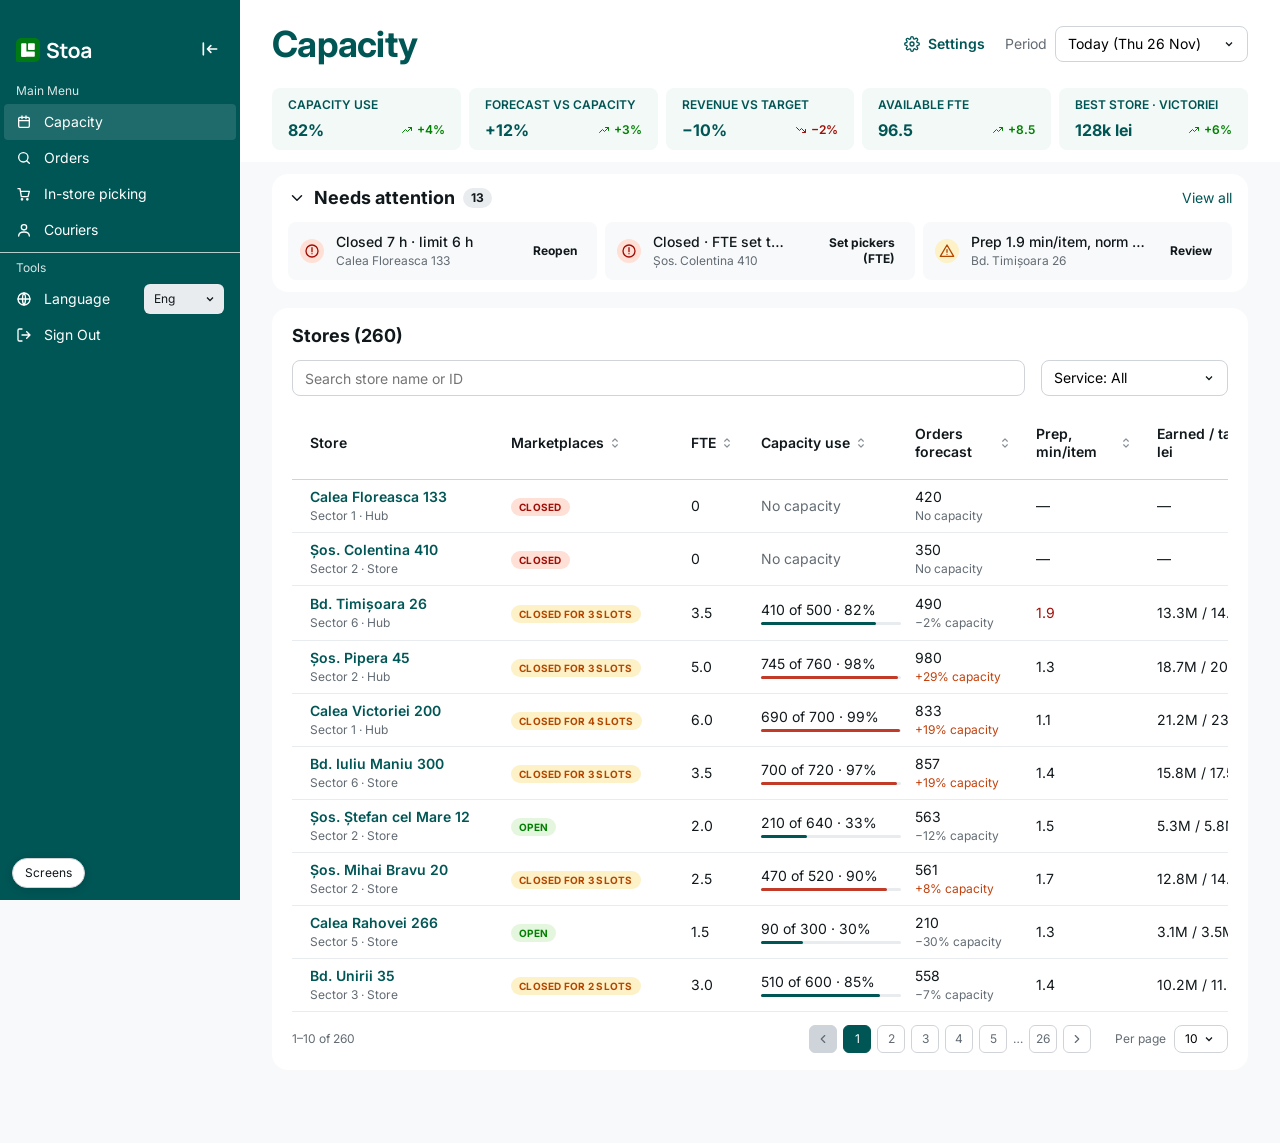
==== commit 2e0e2aae: "Sync prototype from local files Co-authored-by: Copilot App <223556219+Copilot@users.noreply.github." ====
--- a/index.html
+++ b/index.html
@@ -6,14 +6,14 @@
   <title>Stoa · Capacity prototype</title>
   <link rel="preconnect" href="https://fonts.googleapis.com">
   <link rel="stylesheet" href="https://fonts.googleapis.com/css2?family=Inter:wght@400;500;600;700&display=swap">
-  <link rel="stylesheet" href="styles.css?v=20261127f">
+  <link rel="stylesheet" href="styles.css?v=20261127l">
 </head>
 <body>
   <div id="app"></div>
   <div id="toasts" class="toasts" aria-live="polite"></div>
   <div id="tip" class="tip" role="tooltip" style="display:none"></div>
   <noscript>This prototype needs JavaScript.</noscript>
-  <script src="data.js?v=20261127f"></script>
-  <script src="app.js?v=20261127f"></script>
+  <script src="data.js?v=20261127l"></script>
+  <script src="app.js?v=20261127l"></script>
 </body>
 </html>
--- a/styles.css
+++ b/styles.css
@@ -831,7 +831,7 @@
 .fte-row .calc { white-space: nowrap; font-size: 13px; }
 
 /* Figma 11.27: KPI cards 9px bold title (-2%), 20px value, 11px trend, value row pinned to the bottom; band ends 12px below the cards */
-.kpi .t span:first-child { font-size: 9px; font-weight: 700; letter-spacing: -.02em; line-height: 14px; }
+.kpi .t span:first-child { font-size: 11px; font-weight: 700; letter-spacing: -.02em; line-height: 14px; }
 .kpi .v b { font-size: 20px; font-weight: 700; line-height: 26px; }
 .kpi .v .up, .kpi .v .down { font-size: 11px; font-weight: 600; line-height: 16px; }
 .kpi .v .up svg, .kpi .v .down svg { width: 11px; height: 11px; }
@@ -840,7 +840,7 @@
 .kpi .v { margin-top: auto; padding-top: 4px; align-items: center; }
 @media (min-width: 901px) { .kpi, .kpis.k7 .kpi { min-height: 56px; } .kpis.k7 .kpi .t, .kpis.k7 .kpi.wrap .t { min-height: 14px; } }
 .top { padding-bottom: 12px; }
-.content { padding-bottom: 80px; }
+.content { padding-bottom: 73px; }
 /* stores list: FTE values are plain regular text */
 table.st2 td.fte-v { color: var(--text); font-weight: 400; }
 /* 16px between fields */
@@ -865,10 +865,35 @@
 .set-body .th-row .sub { margin-top: 4px; }
 .set-body .th-row .link.strong { padding: 0; margin-top: 4px; height: 18px; }
 @media (min-width: 901px) { .kpis.k7 .kpi { min-height: 70px; } }
-.top:has(.kpis.k7) ~ .content { padding-bottom: 86px; }
+.top:has(.kpis.k7) ~ .content { padding-bottom: 76px; }
 table.stores.st2.has-mk thead + tbody tr:nth-child(3) td { height: 55px; }
 .top-controls .settings-btn { margin-right: 0; }
 
 /* Figma sync 27 Nov: long slot alert texts stay on one line (Figma rows are 58px high; the Figma text is wider than the card) */
 .att-list .alert-row .txt { min-width: 0; flex: 1 1 auto; }
 .att-list .alert-row .txt b, .att-list .alert-row .txt > span { display: block; white-space: nowrap; overflow: hidden; text-overflow: ellipsis; }
+
+/* 8px between KPI cards and between alert cards (Figma 27 Nov) */
+.kpis { gap: 8px; }
+.att-list { gap: 8px; }
+
+/* Figma 11.27: KPI cards: title Body/xs/Semibold 12/18.6, value Body/md/Bold 16/24.8, trend Text/xs/Semibold 12; radius 8, padding 8/16, 4px title-to-value gap */
+.kpi { border-radius: 8px; padding: 8px 16px; display: flex; flex-direction: column; justify-content: flex-start; gap: 4px; }
+.kpi .t span:first-child { font-size: 12px; font-weight: 600; letter-spacing: 0; line-height: 18px; }
+.kpi .t, .kpi.wrap .t { min-height: 18px; height: auto; align-items: flex-start; line-height: 18px; }
+.kpi .v { margin-top: auto; padding-top: 0; align-items: center; }
+.kpi .t { margin-bottom: 4px; }
+.kpi { gap: 0; }
+.kpi .v b { font-size: 16px; font-weight: 700; line-height: 24px; }
+.kpi .v .up, .kpi .v .down { font-size: 12px; font-weight: 600; line-height: 18px; }
+.kpi .v .up svg, .kpi .v .down svg { width: 12px; height: 12px; }
+@media (min-width: 901px) { .kpi, .kpis.k7 .kpi { min-height: 62px; } .kpis.k7 .kpi { min-height: 80px; } .kpis.k7 .kpi .t, .kpis.k7 .kpi.wrap .t { min-height: 18px; } }
+
+/* Orders / In-store picking / Couriers are not part of the prototype: shown in the menu, not clickable */
+.sidebar .item.static, .item.static { cursor: default; pointer-events: none; }
+
+/* Figma: when any KPI title wraps to two lines, every card's value row sits at the bottom of the card */
+.kpis { align-items: stretch; }
+.kpi { justify-content: space-between; }
+.kpi .v { margin-top: auto; }
+.kpi .v b { font-family: var(--font); }
